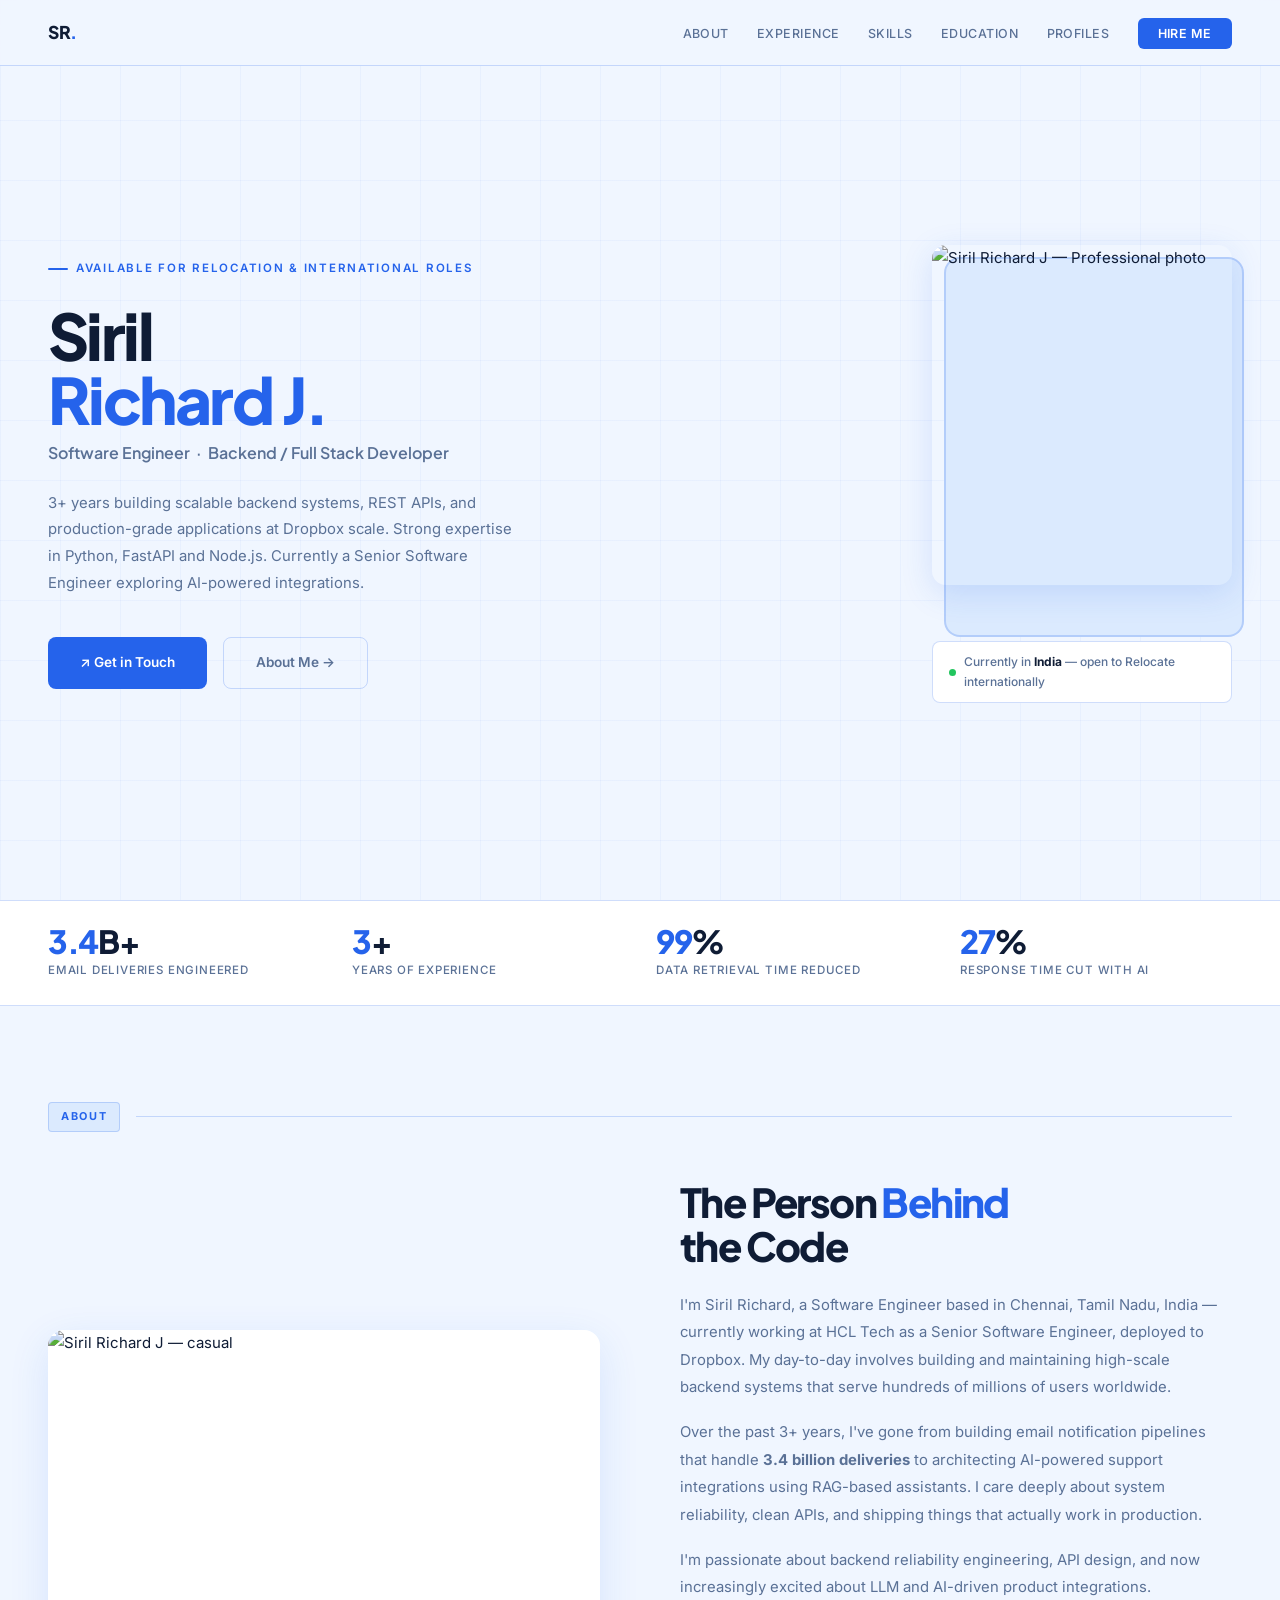
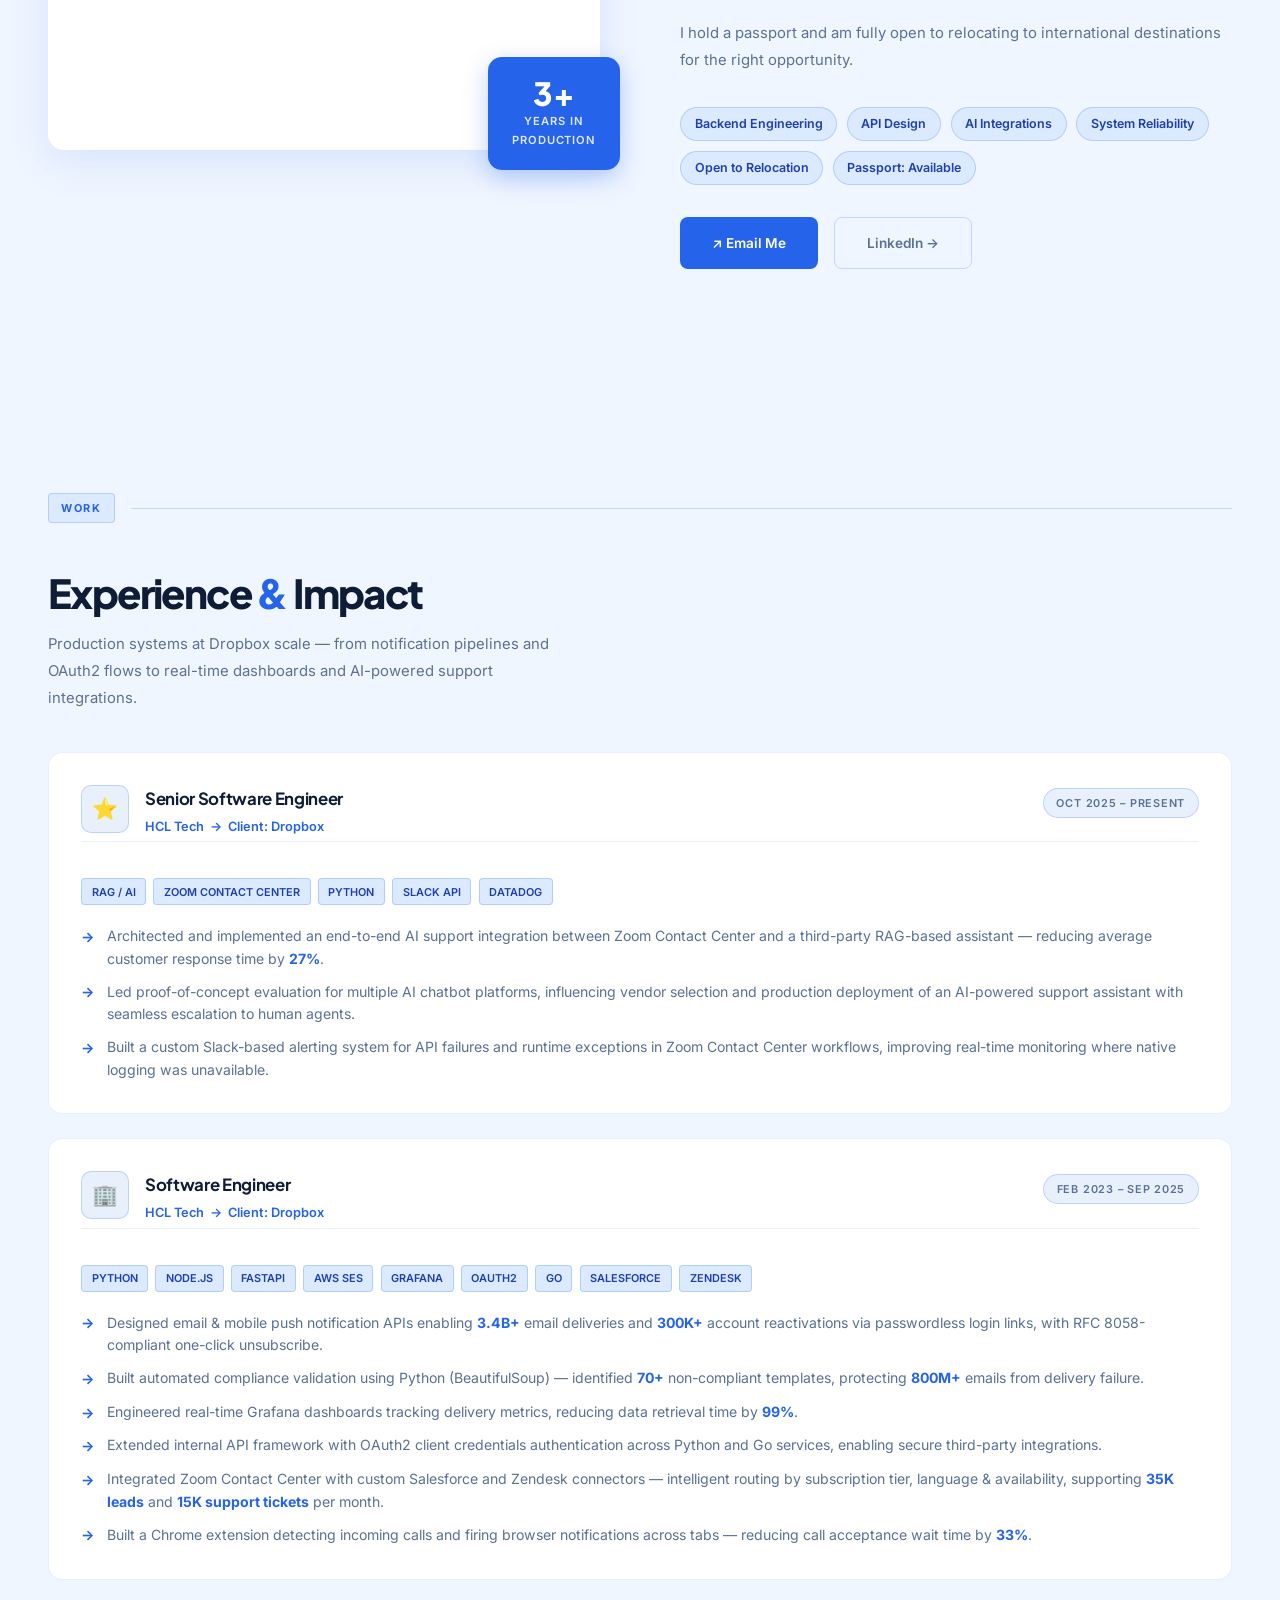
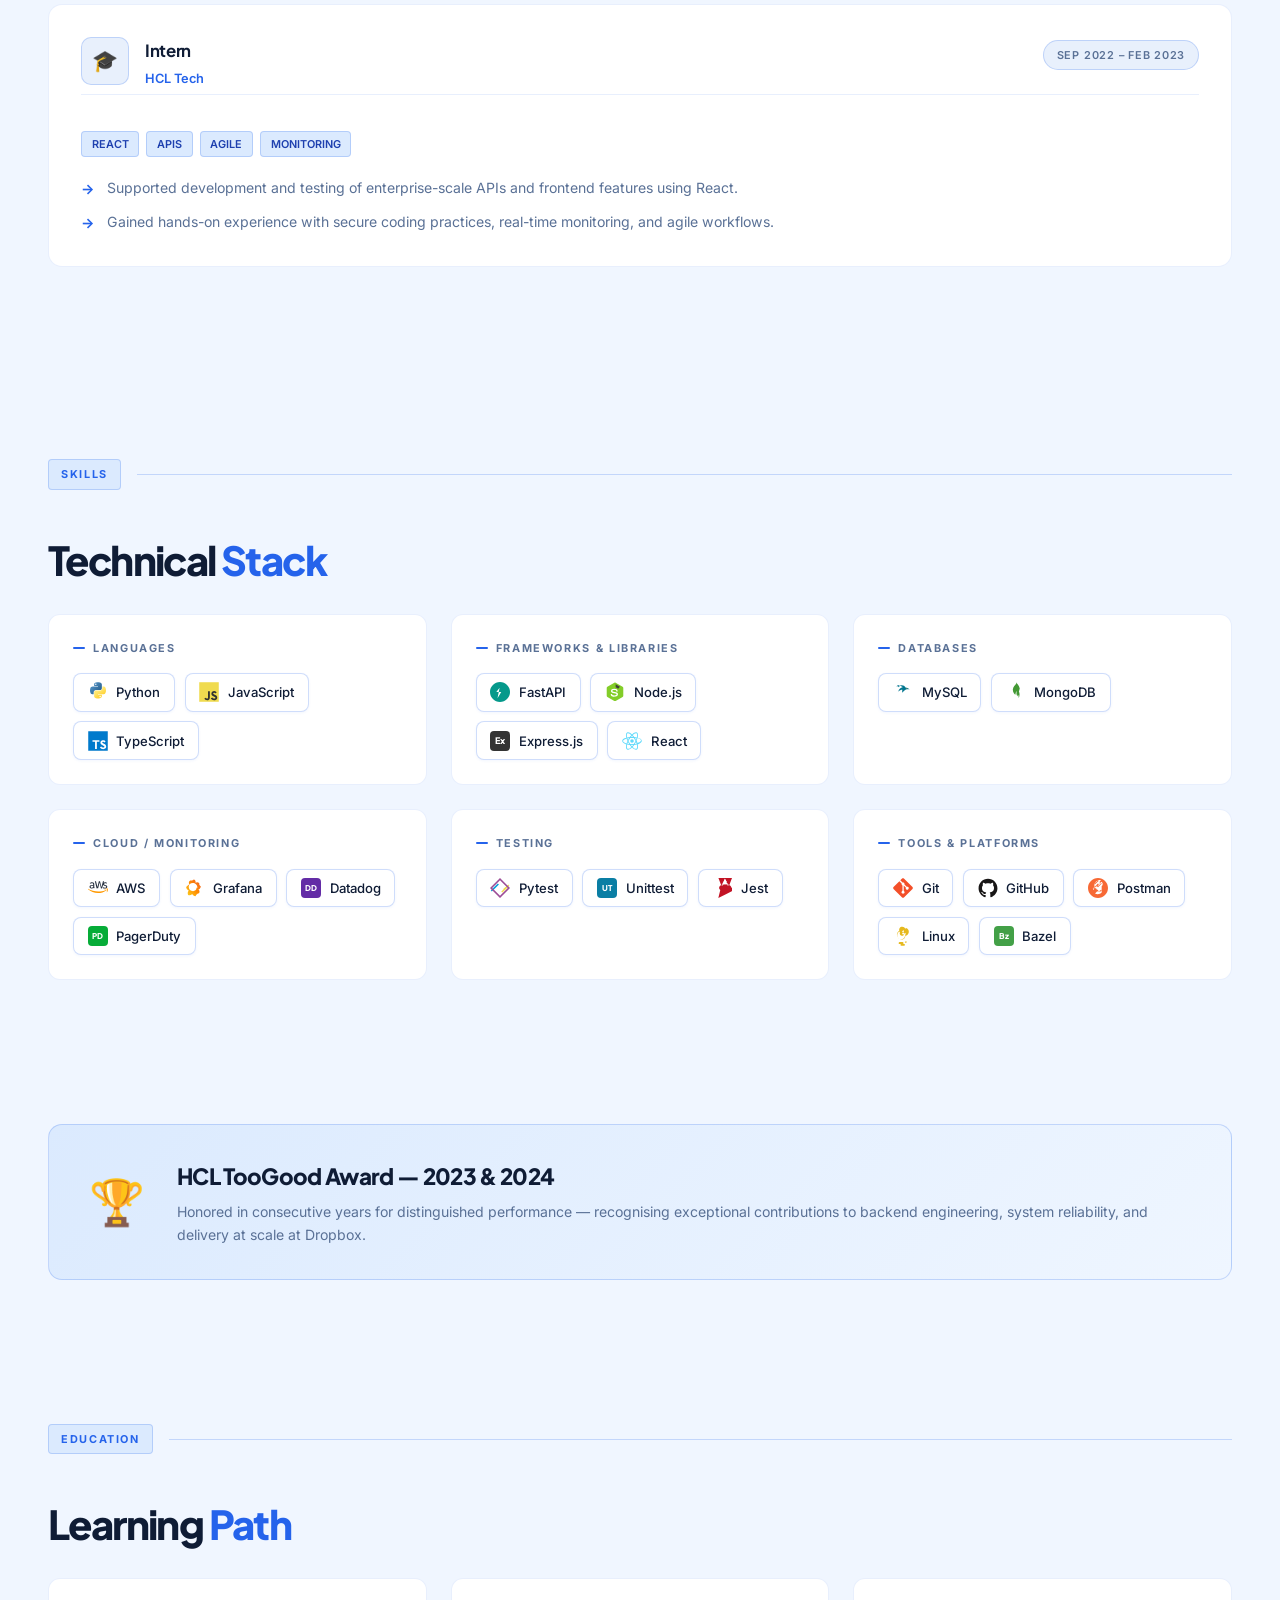
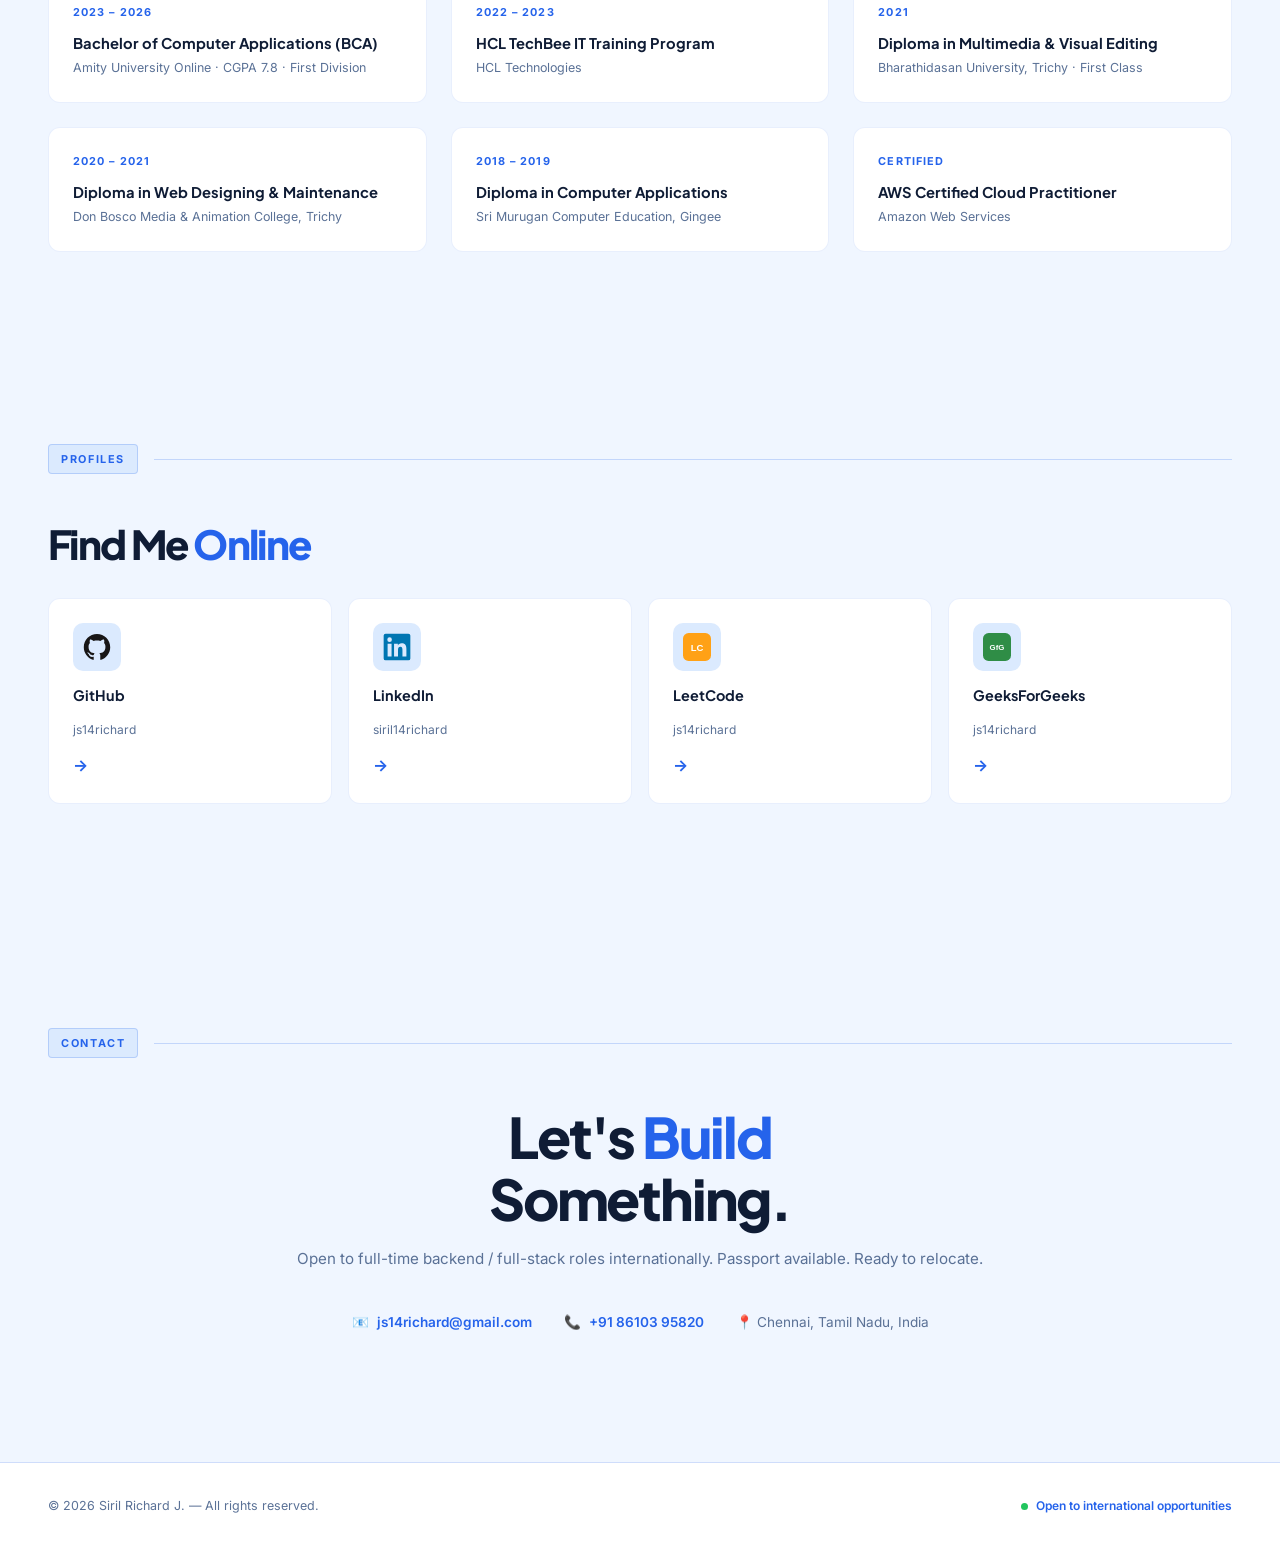
==== index.html @ 5ad2af95 "portolio site" ====
<!DOCTYPE html>
<html lang="en">

<head>
    <meta charset="UTF-8">
    <meta name="viewport" content="width=device-width, initial-scale=1.0">
    <title>Siril Richard J — Software Engineer</title>
    <link rel="preconnect" href="https://fonts.googleapis.com">
    <link
        href="https://fonts.googleapis.com/css2?family=Plus+Jakarta+Sans:wght@400;500;600;700;800&family=Inter:wght@400;500;600&display=swap"
        rel="stylesheet">
    <style>
        *,
        *::before,
        *::after {
            box-sizing: border-box;
            margin: 0;
            padding: 0;
        }

        :root {
            --bg: #f0f6ff;
            --surface: #ffffff;
            --surface2: #e8f0fc;
            --border: rgba(37, 99, 235, 0.1);
            --border2: rgba(37, 99, 235, 0.22);
            --text: #0f1c35;
            --muted: #5a7196;
            --accent: #2563eb;
            --accent-light: #dbeafe;
            --accent2: #1e40af;
            --font-display: 'Plus Jakarta Sans', sans-serif;
            --font-body: 'Inter', sans-serif;
        }

        html {
            scroll-behavior: smooth;
        }

        body {
            background: var(--bg);
            color: var(--text);
            font-family: var(--font-body);
            font-size: 15px;
            line-height: 1.7;
            overflow-x: hidden;
        }

        body::before {
            content: '';
            position: fixed;
            inset: 0;
            background-image: linear-gradient(rgba(37, 99, 235, 0.04) 1px, transparent 1px), linear-gradient(90deg, rgba(37, 99, 235, 0.04) 1px, transparent 1px);
            background-size: 60px 60px;
            pointer-events: none;
            z-index: 0;
        }

        /* NAV */
        nav {
            position: fixed;
            top: 0;
            left: 0;
            right: 0;
            z-index: 100;
            display: flex;
            justify-content: space-between;
            align-items: center;
            padding: 1.1rem 3rem;
            border-bottom: 1px solid var(--border2);
            background: rgba(240, 246, 255, 0.93);
            backdrop-filter: blur(14px);
        }

        .nav-logo {
            font-family: var(--font-display);
            font-weight: 800;
            font-size: 1.1rem;
            letter-spacing: -0.02em;
            color: var(--text);
            text-decoration: none;
        }

        .nav-logo span {
            color: var(--accent);
        }

        .nav-links {
            display: flex;
            gap: 1.75rem;
            list-style: none;
            align-items: center;
        }

        .nav-links a {
            color: var(--muted);
            text-decoration: none;
            font-size: 0.78rem;
            font-weight: 500;
            letter-spacing: 0.04em;
            text-transform: uppercase;
            transition: color 0.2s;
        }

        .nav-links a:hover {
            color: var(--accent);
        }

        .nav-cta {
            background: var(--accent) !important;
            color: #fff !important;
            padding: 0.5rem 1.25rem;
            border-radius: 6px;
            font-weight: 600 !important;
        }

        section {
            position: relative;
            z-index: 1;
        }

        /* HERO */
        .hero {
            min-height: 100vh;
            display: grid;
            grid-template-columns: 1fr 1fr;
            align-items: center;
            padding: 7rem 3rem 4rem;
            gap: 4rem;
            max-width: 1300px;
            margin: 0 auto;
        }

        .hero-label {
            font-size: 0.72rem;
            letter-spacing: 0.15em;
            text-transform: uppercase;
            color: var(--accent);
            font-weight: 600;
            display: flex;
            align-items: center;
            gap: 0.5rem;
            margin-bottom: 1.5rem;
        }

        .hero-label::before {
            content: '';
            display: inline-block;
            width: 20px;
            height: 2px;
            background: var(--accent);
            border-radius: 2px;
        }

        h1 {
            font-family: var(--font-display);
            font-size: clamp(3rem, 5vw, 5rem);
            font-weight: 800;
            letter-spacing: -0.04em;
            line-height: 1;
            margin-bottom: 0.5rem;
            color: var(--text);
        }

        h1 .accent-line {
            color: var(--accent);
            display: block;
        }

        .hero-sub {
            font-family: var(--font-display);
            font-size: 1rem;
            font-weight: 600;
            color: var(--muted);
            margin-bottom: 1.5rem;
        }

        .hero-desc {
            color: var(--muted);
            font-size: 0.93rem;
            line-height: 1.8;
            max-width: 480px;
            margin-bottom: 2.5rem;
        }

        .hero-actions {
            display: flex;
            gap: 1rem;
            flex-wrap: wrap;
        }

        .btn-primary {
            background: var(--accent);
            color: #fff;
            padding: 0.85rem 2rem;
            border-radius: 8px;
            text-decoration: none;
            font-size: 0.85rem;
            font-weight: 600;
            transition: all 0.2s;
            display: inline-flex;
            align-items: center;
            gap: 0.5rem;
        }

        .btn-primary:hover {
            background: var(--accent2);
            transform: translateY(-1px);
        }

        .btn-ghost {
            border: 1.5px solid var(--border2);
            color: var(--muted);
            padding: 0.85rem 2rem;
            border-radius: 8px;
            text-decoration: none;
            font-size: 0.85rem;
            font-weight: 600;
            transition: all 0.2s;
            display: inline-flex;
            align-items: center;
            gap: 0.5rem;
        }

        .btn-ghost:hover {
            border-color: var(--accent);
            color: var(--accent);
        }

        /* HERO VISUAL */
        .hero-visual {
            display: flex;
            flex-direction: column;
            align-items: flex-end;
            gap: 1rem;
        }

        .photo-stack {
            position: relative;
            width: 300px;
            height: 380px;
        }

        .photo-stack .photo-back {
            position: absolute;
            top: 12px;
            left: 12px;
            right: -12px;
            bottom: -12px;
            border-radius: 16px;
            background: var(--accent-light);
            border: 2px solid var(--border2);
        }

        .photo-stack .photo-front {
            position: relative;
            z-index: 2;
            width: 100%;
            height: 340px;
            border-radius: 14px;
            overflow: hidden;
            box-shadow: 0 8px 32px rgba(37, 99, 235, 0.15);
        }

        .photo-stack .photo-front img {
            width: 100%;
            height: 100%;
            object-fit: cover;
            object-position: top center;
            display: block;
        }

        .photo-thumb {
            position: absolute;
            bottom: 0;
            right: -16px;
            z-index: 3;
            width: 88px;
            height: 88px;
            border-radius: 12px;
            overflow: hidden;
            border: 3px solid #fff;
            box-shadow: 0 4px 16px rgba(37, 99, 235, 0.2);
        }

        .photo-thumb img {
            width: 100%;
            height: 100%;
            object-fit: cover;
            object-position: top;
        }

        .location-badge {
            background: var(--surface);
            border: 1.5px solid var(--border2);
            border-radius: 8px;
            padding: 0.6rem 1rem;
            font-size: 0.75rem;
            display: flex;
            align-items: center;
            gap: 0.5rem;
            color: var(--muted);
            width: 300px;
            font-weight: 500;
        }

        .location-badge .dot {
            width: 7px;
            height: 7px;
            border-radius: 50%;
            background: #22c55e;
            animation: pulse 2s infinite;
            flex-shrink: 0;
        }

        .location-badge strong {
            color: var(--text);
        }

        @keyframes pulse {

            0%,
            100% {
                opacity: 1;
                transform: scale(1)
            }

            50% {
                opacity: 0.5;
                transform: scale(0.8)
            }
        }

        /* STATS */
        .stats-strip {
            border-top: 1px solid var(--border2);
            border-bottom: 1px solid var(--border2);
            background: var(--surface);
            padding: 1.5rem 3rem;
            display: grid;
            grid-template-columns: repeat(4, 1fr);
            gap: 2rem;
            max-width: 1300px;
            margin: 0 auto;
        }

        .stat-item {
            display: flex;
            flex-direction: column;
            gap: 0.25rem;
        }

        .stat-num {
            font-family: var(--font-display);
            font-size: 2rem;
            font-weight: 800;
            letter-spacing: -0.04em;
            color: var(--text);
            line-height: 1;
        }

        .stat-num span {
            color: var(--accent);
        }

        .stat-label {
            font-size: 0.72rem;
            font-weight: 500;
            letter-spacing: 0.07em;
            text-transform: uppercase;
            color: var(--muted);
        }

        /* SECTION HEADER */
        .section-header {
            display: flex;
            align-items: center;
            gap: 1rem;
            margin-bottom: 3rem;
        }

        .section-tag {
            font-size: 0.68rem;
            font-weight: 700;
            letter-spacing: 0.15em;
            text-transform: uppercase;
            color: var(--accent);
            border: 1.5px solid var(--border2);
            background: var(--accent-light);
            padding: 0.3rem 0.75rem;
            border-radius: 4px;
        }

        .section-line {
            flex: 1;
            height: 1px;
            background: var(--border2);
        }

        h2 {
            font-family: var(--font-display);
            font-size: 2.5rem;
            font-weight: 800;
            letter-spacing: -0.04em;
            color: var(--text);
            line-height: 1.1;
            margin-bottom: 1rem;
        }

        h2 em {
            font-style: normal;
            color: var(--accent);
        }

        /* ABOUT */
        .about {
            padding: 6rem 3rem;
            max-width: 1300px;
            margin: 0 auto;
        }

        .about-grid {
            display: grid;
            grid-template-columns: 1fr 1fr;
            gap: 5rem;
            align-items: center;
        }

        .about-image-wrap {
            position: relative;
        }

        .about-image-main {
            width: 100%;
            height: 420px;
            border-radius: 16px;
            overflow: hidden;
            box-shadow: 0 12px 40px rgba(37, 99, 235, 0.12);
        }

        .about-image-main img {
            width: 100%;
            height: 100%;
            object-fit: cover;
            object-position: top center;
            object-fit: contain;
            background: #fff;
            display: block;
        }

        .about-image-badge {
            position: absolute;
            bottom: -20px;
            right: -20px;
            background: var(--accent);
            color: #fff;
            border-radius: 14px;
            padding: 1.25rem 1.5rem;
            box-shadow: 0 8px 24px rgba(37, 99, 235, 0.3);
            text-align: center;
        }

        .about-image-badge .big {
            font-family: var(--font-display);
            font-size: 2rem;
            font-weight: 800;
            line-height: 1;
        }

        .about-image-badge .small {
            font-size: 0.7rem;
            font-weight: 600;
            letter-spacing: 0.08em;
            text-transform: uppercase;
            opacity: 0.85;
            margin-top: 0.2rem;
        }

        .about-content {
            padding-bottom: 2rem;
        }

        .about-content h2 {
            margin-bottom: 1.5rem;
        }

        .about-content p {
            color: var(--muted);
            font-size: 0.93rem;
            line-height: 1.85;
            margin-bottom: 1.1rem;
        }

        .about-content p:last-of-type {
            margin-bottom: 2rem;
        }

        .about-pills {
            display: flex;
            flex-wrap: wrap;
            gap: 0.6rem;
            margin-bottom: 2rem;
        }

        .about-pill {
            background: var(--accent-light);
            border: 1.5px solid var(--border2);
            color: var(--accent2);
            font-size: 0.78rem;
            font-weight: 600;
            padding: 0.35rem 0.85rem;
            border-radius: 20px;
        }

        .about-links {
            display: flex;
            gap: 1rem;
            flex-wrap: wrap;
        }

        /* EXPERIENCE */
        .experience {
            padding: 6rem 3rem;
            max-width: 1300px;
            margin: 0 auto;
        }

        .exp-header-row {
            display: flex;
            align-items: flex-start;
            gap: 2rem;
            margin-bottom: 2.5rem;
        }

        .exp-header-text p {
            color: var(--muted);
            font-size: 0.93rem;
            line-height: 1.8;
            margin-top: 0.75rem;
            max-width: 520px;
        }

        .exp-cards {
            display: flex;
            flex-direction: column;
            gap: 1.5rem;
        }

        .exp-card {
            background: var(--surface);
            border: 1.5px solid var(--border);
            border-radius: 14px;
            padding: 2rem;
            transition: border-color 0.2s, box-shadow 0.2s;
        }

        .exp-card:hover {
            border-color: var(--accent);
            box-shadow: 0 4px 24px rgba(37, 99, 235, 0.09);
        }

        .exp-card-header {
            display: grid;
            grid-template-columns: 48px 1fr auto;
            gap: 0 1rem;
            align-items: start;
            margin-bottom: 1.25rem;
        }

        .exp-logo {
            width: 48px;
            height: 48px;
            border-radius: 10px;
            background: var(--surface2);
            border: 1px solid var(--border2);
            display: flex;
            align-items: center;
            justify-content: center;
            flex-shrink: 0;
            font-size: 1.3rem;
        }

        .exp-info {
            display: flex;
            flex-direction: column;
            gap: 0.15rem;
        }

        .exp-role {
            font-family: var(--font-display);
            font-size: 1.05rem;
            font-weight: 700;
            letter-spacing: -0.02em;
            color: var(--text);
        }

        .exp-company {
            color: var(--accent);
            font-size: 0.8rem;
            font-weight: 600;
        }

        .exp-period {
            font-size: 0.68rem;
            font-weight: 600;
            letter-spacing: 0.07em;
            text-transform: uppercase;
            color: var(--muted);
            background: var(--surface2);
            border: 1px solid var(--border2);
            padding: 0.3rem 0.8rem;
            border-radius: 20px;
            white-space: nowrap;
            height: fit-content;
            margin-top: 0.2rem;
        }

        .exp-divider {
            grid-column: 1 / -1;
            height: 1px;
            background: var(--border);
            margin: 0.25rem 0 1rem;
        }

        .exp-tags {
            display: flex;
            flex-wrap: wrap;
            gap: 0.45rem;
            margin-bottom: 1.25rem;
        }

        .exp-tag {
            font-size: 0.68rem;
            font-weight: 600;
            background: var(--accent-light);
            border: 1px solid var(--border2);
            padding: 0.2rem 0.6rem;
            border-radius: 4px;
            color: var(--accent2);
            text-transform: uppercase;
        }

        .exp-highlights {
            list-style: none;
            display: flex;
            flex-direction: column;
            gap: 0.65rem;
        }

        .exp-highlights li {
            display: grid;
            grid-template-columns: 16px 1fr;
            gap: 0.6rem;
            font-size: 0.88rem;
            color: var(--muted);
            line-height: 1.6;
        }

        .exp-highlights li .bullet {
            color: var(--accent);
            font-weight: 700;
            margin-top: 0.05rem;
        }

        .highlight-num {
            color: var(--accent);
            font-weight: 700;
        }

        /* SKILLS */
        .skills-section {
            padding: 6rem 3rem;
            max-width: 1300px;
            margin: 0 auto;
        }

        .skills-grid {
            display: grid;
            grid-template-columns: repeat(3, 1fr);
            gap: 1.5rem;
        }

        .skill-group {
            background: var(--surface);
            border: 1.5px solid var(--border);
            border-radius: 12px;
            padding: 1.5rem;
            transition: border-color 0.2s, box-shadow 0.2s;
        }

        .skill-group:hover {
            border-color: var(--accent);
            box-shadow: 0 4px 20px rgba(37, 99, 235, 0.08);
        }

        .skill-group-label {
            font-size: 0.68rem;
            font-weight: 700;
            letter-spacing: 0.15em;
            text-transform: uppercase;
            color: var(--muted);
            margin-bottom: 1rem;
            display: flex;
            align-items: center;
            gap: 0.5rem;
        }

        .skill-group-label::before {
            content: '';
            width: 12px;
            height: 2px;
            background: var(--accent);
            display: inline-block;
            border-radius: 2px;
        }

        .skill-pills {
            display: flex;
            flex-wrap: wrap;
            gap: 0.6rem;
        }

        .skill-pill {
            background: #fff;
            border: 1.5px solid var(--border2);
            padding: 0.45rem 0.85rem;
            border-radius: 8px;
            font-size: 0.82rem;
            font-weight: 500;
            color: var(--text);
            transition: all 0.2s;
            display: inline-flex;
            align-items: center;
            gap: 0.55rem;
            box-shadow: 0 1px 3px rgba(37, 99, 235, 0.06);
        }

        .skill-pill:hover {
            border-color: var(--accent);
            color: var(--accent);
            background: var(--accent-light);
        }

        .skill-pill svg,
        .skill-pill img {
            width: 20px;
            height: 20px;
            flex-shrink: 0;
            display: block;
        }

        .logo-badge {
            width: 20px;
            height: 20px;
            border-radius: 4px;
            display: inline-flex;
            align-items: center;
            justify-content: center;
            flex-shrink: 0;
            font-size: 8px;
            font-weight: 800;
            font-family: var(--font-display);
            color: #fff;
            line-height: 1;
        }

        /* AWARD */
        .awards {
            padding: 3rem 3rem;
            max-width: 1300px;
            margin: 0 auto;
        }

        .award-card {
            background: linear-gradient(135deg, #dbeafe 0%, #eff6ff 100%);
            border: 1.5px solid var(--border2);
            border-radius: 14px;
            padding: 2rem 2.5rem;
            display: flex;
            align-items: center;
            gap: 2rem;
        }

        .award-icon {
            font-size: 2.8rem;
            flex-shrink: 0;
        }

        .award-title {
            font-family: var(--font-display);
            font-size: 1.4rem;
            font-weight: 800;
            letter-spacing: -0.03em;
            color: var(--text);
            margin-bottom: 0.25rem;
        }

        .award-desc {
            color: var(--muted);
            font-size: 0.88rem;
        }

        /* EDUCATION */
        .education {
            padding: 6rem 3rem;
            max-width: 1300px;
            margin: 0 auto;
        }

        .edu-grid {
            display: grid;
            grid-template-columns: repeat(3, 1fr);
            gap: 1.5rem;
        }

        .edu-card {
            background: var(--surface);
            border: 1.5px solid var(--border);
            border-radius: 12px;
            padding: 1.5rem;
            transition: border-color 0.2s;
        }

        .edu-card:hover {
            border-color: var(--accent);
        }

        .edu-year {
            font-size: 0.68rem;
            font-weight: 700;
            letter-spacing: 0.1em;
            text-transform: uppercase;
            color: var(--accent);
            margin-bottom: 0.75rem;
        }

        .edu-degree {
            font-family: var(--font-display);
            font-size: 0.92rem;
            font-weight: 700;
            color: var(--text);
            margin-bottom: 0.25rem;
            line-height: 1.3;
        }

        .edu-inst {
            font-size: 0.78rem;
            color: var(--muted);
        }

        /* PROFILES */
        .profiles {
            padding: 6rem 3rem;
            max-width: 1300px;
            margin: 0 auto;
        }

        .profiles-grid {
            display: grid;
            grid-template-columns: repeat(4, 1fr);
            gap: 1rem;
        }

        .profile-card {
            background: var(--surface);
            border: 1.5px solid var(--border);
            border-radius: 12px;
            padding: 1.5rem;
            text-decoration: none;
            display: flex;
            flex-direction: column;
            gap: 0.75rem;
            transition: all 0.2s;
        }

        .profile-card:hover {
            border-color: var(--accent);
            transform: translateY(-3px);
            box-shadow: 0 8px 24px rgba(37, 99, 235, 0.1);
        }

        .profile-icon {
            width: 48px;
            height: 48px;
            display: flex;
            align-items: center;
            justify-content: center;
            background: var(--accent-light);
            border-radius: 10px;
        }

        .profile-icon svg {
            width: 28px;
            height: 28px;
        }

        .profile-name {
            font-family: var(--font-display);
            font-size: 0.9rem;
            font-weight: 700;
            color: var(--text);
        }

        .profile-handle {
            font-size: 0.75rem;
            color: var(--muted);
        }

        .profile-arrow {
            margin-top: auto;
            color: var(--accent);
            font-size: 1rem;
            font-weight: 700;
            transition: transform 0.2s;
        }

        .profile-card:hover .profile-arrow {
            transform: translateX(4px);
        }

        /* CONTACT */
        .contact-section {
            padding: 8rem 3rem;
            max-width: 1300px;
            margin: 0 auto;
            text-align: center;
        }

        .contact-section h2 {
            font-size: 3.5rem;
            margin-bottom: 1rem;
        }

        .contact-section>p {
            color: var(--muted);
            font-size: 0.95rem;
            margin-bottom: 2.5rem;
        }

        .contact-info {
            display: flex;
            justify-content: center;
            gap: 2rem;
            flex-wrap: wrap;
        }

        .contact-item {
            display: flex;
            align-items: center;
            gap: 0.5rem;
            color: var(--muted);
            font-size: 0.85rem;
        }

        .contact-item a {
            color: var(--accent);
            text-decoration: none;
            font-weight: 600;
        }

        .contact-item a:hover {
            text-decoration: underline;
        }

        /* FOOTER */
        footer {
            border-top: 1px solid var(--border2);
            background: var(--surface);
            padding: 2rem 3rem;
            display: flex;
            justify-content: space-between;
            align-items: center;
            max-width: 1300px;
            margin: 0 auto;
        }

        footer p {
            font-size: 0.78rem;
            color: var(--muted);
        }

        .open-badge {
            display: flex;
            align-items: center;
            gap: 0.5rem;
            font-size: 0.75rem;
            color: var(--accent);
            font-weight: 600;
        }

        .open-badge::before {
            content: '';
            width: 7px;
            height: 7px;
            border-radius: 50%;
            background: #22c55e;
            animation: pulse 2s infinite;
        }

        @keyframes fadeUp {
            from {
                opacity: 0;
                transform: translateY(20px)
            }

            to {
                opacity: 1;
                transform: translateY(0)
            }
        }

        .fade-up {
            animation: fadeUp 0.6s ease forwards;
        }

        .delay-1 {
            animation-delay: 0.1s;
            opacity: 0;
        }

        .delay-2 {
            animation-delay: 0.2s;
            opacity: 0;
        }

        .delay-3 {
            animation-delay: 0.3s;
            opacity: 0;
        }

        .delay-4 {
            animation-delay: 0.4s;
            opacity: 0;
        }

        @media (max-width: 900px) {
            nav {
                padding: 1rem 1.5rem;
            }

            .nav-links {
                display: none;
            }

            .hero {
                grid-template-columns: 1fr;
                padding: 6rem 1.5rem 3rem;
                gap: 3rem;
            }

            .hero-visual {
                align-items: flex-start;
            }

            .photo-stack {
                width: 240px;
                height: 300px;
            }

            .photo-stack .photo-front {
                height: 270px;
            }

            .location-badge {
                width: 240px;
            }

            .stats-strip {
                grid-template-columns: repeat(2, 1fr);
                padding: 1.5rem;
            }

            .about {
                padding: 4rem 1.5rem;
            }

            .about-grid {
                grid-template-columns: 1fr;
                gap: 3rem;
            }

            .about-image-main {
                height: 300px;
            }

            .about-image-badge {
                bottom: -15px;
                right: -10px;
            }

            .experience,
            .skills-section,
            .awards,
            .education,
            .profiles,
            .contact-section {
                padding: 4rem 1.5rem;
            }

            .exp-header-row {
                flex-direction: column;
                gap: 0.5rem;
                margin-bottom: 2rem;
            }

            .skills-grid,
            .edu-grid {
                grid-template-columns: 1fr 1fr;
            }

            .profiles-grid {
                grid-template-columns: 1fr 1fr;
            }

            h2 {
                font-size: 2rem;
            }
        }

        @media (max-width: 600px) {

            .skills-grid,
            .edu-grid,
            .profiles-grid {
                grid-template-columns: 1fr;
            }

            .award-card {
                flex-direction: column;
            }

            .exp-card-header {
                grid-template-columns: 40px 1fr;
            }

            .exp-period {
                grid-column: 1 / -1;
                width: fit-content;
            }
        }
    </style>
</head>

<body>

    <nav>
        <a href="#" class="nav-logo">SR<span>.</span></a>
        <ul class="nav-links">
            <li><a href="#about">About</a></li>
            <li><a href="#experience">Experience</a></li>
            <li><a href="#skills">Skills</a></li>
            <li><a href="#education">Education</a></li>
            <li><a href="#profiles">Profiles</a></li>
            <li><a href="mailto:js14richard@gmail.com" class="nav-cta">Hire Me</a></li>
        </ul>
    </nav>

    <!-- HERO -->
    <section class="hero">
        <div class="hero-left">
            <div class="hero-label fade-up">Available for Relocation &amp; International roles</div>
            <h1 class="fade-up delay-1">Siril<span class="accent-line">Richard J.</span></h1>
            <p class="hero-sub fade-up delay-2">Software Engineer &nbsp;·&nbsp; Backend / Full Stack Developer</p>
            <p class="hero-desc fade-up delay-3">
                3+ years building scalable backend systems, REST APIs, and production-grade applications at Dropbox
                scale. Strong expertise in Python, FastAPI and Node.js. Currently a Senior Software Engineer exploring
                AI-powered integrations.
            </p>
            <div class="hero-actions fade-up delay-4">
                <a href="https://www.linkedin.com/in/siril14richard/" target="_blank" class="btn-primary">↗ Get in
                    Touch</a>
                <a href="#about" class="btn-ghost">About Me →</a>
            </div>
        </div>
        <div class="hero-visual">
            <div class="photo-stack">
                <div class="photo-back"></div>
                <div class="photo-front">
                    <img src="https://res.cloudinary.com/js14richardcloud/image/upload/v1779554241/Siril-Professional_bec5ag.jpg"
                        alt="Siril Richard J — Professional photo">
                </div>
            </div>
            <div class="location-badge">
                <span class="dot"></span>
                <span>Currently in <strong>India</strong> — open to Relocate internationally</span>
            </div>
        </div>
    </section>

    <!-- STATS -->
    <div class="stats-strip">
        <div class="stat-item">
            <div class="stat-num"><span>3.4</span>B+</div>
            <div class="stat-label">Email deliveries engineered</div>
        </div>
        <div class="stat-item">
            <div class="stat-num"><span>3</span>+</div>
            <div class="stat-label">Years of experience</div>
        </div>
        <div class="stat-item">
            <div class="stat-num"><span>99</span>%</div>
            <div class="stat-label">Data retrieval time reduced</div>
        </div>
        <div class="stat-item">
            <div class="stat-num"><span>27</span>%</div>
            <div class="stat-label">Response time cut with AI</div>
        </div>
    </div>

    <!-- ABOUT -->
    <section class="about" id="about">
        <div class="section-header">
            <span class="section-tag">About</span>
            <div class="section-line"></div>
        </div>
        <div class="about-grid">
            <div class="about-image-wrap">
                <div class="about-image-main">
                    <img src="https://res.cloudinary.com/js14richardcloud/image/upload/v1779553632/Siril-copy-img_cye4cm.jpg"
                        alt="Siril Richard J — casual">
                </div>
                <div class="about-image-badge">
                    <div class="big">3+</div>
                    <div class="small">Years in<br>Production</div>
                </div>
            </div>
            <div class="about-content">
                <h2>The Person <em>Behind</em><br>the Code</h2>
                <p>
                    I'm Siril Richard, a Software Engineer based in Chennai, Tamil Nadu, India — currently working at
                    HCL Tech as a Senior Software Engineer, deployed to Dropbox. My day-to-day involves building and
                    maintaining high-scale backend systems that serve hundreds of millions of users worldwide.
                </p>
                <p>
                    Over the past 3+ years, I've gone from building email notification pipelines that handle <strong>3.4
                        billion deliveries</strong> to architecting AI-powered support integrations using RAG-based
                    assistants. I care deeply about system reliability, clean APIs, and shipping things that actually
                    work in production.
                </p>
                <p>
                    I'm passionate about backend reliability engineering, API design, and now increasingly excited about
                    LLM and AI-driven product integrations.
                </p>
                <p>
                    I hold a passport and am fully open to relocating to
                    international destinations for the right opportunity.
                </p>
                <div class="about-pills">
                    <span class="about-pill">Backend Engineering</span>
                    <span class="about-pill">API Design</span>
                    <span class="about-pill">AI Integrations</span>
                    <span class="about-pill">System Reliability</span>
                    <span class="about-pill">Open to Relocation</span>
                    <span class="about-pill">Passport: Available</span>
                </div>
                <div class="about-links">
                    <a href="mailto:js14richard@gmail.com" class="btn-primary">↗ Email Me</a>
                    <a href="https://www.linkedin.com/in/siril14richard/" target="_blank" rel="noopener"
                        class="btn-ghost">LinkedIn →</a>
                </div>
            </div>
        </div>
    </section>

    <!-- EXPERIENCE -->
    <section class="experience" id="experience">
        <div class="section-header">
            <span class="section-tag">Work</span>
            <div class="section-line"></div>
        </div>
        <div class="exp-header-row">
            <div class="exp-header-text">
                <h2>Experience <em>&amp;</em> Impact</h2>
                <p>Production systems at Dropbox scale — from notification pipelines and OAuth2 flows to real-time
                    dashboards and AI-powered support integrations.</p>
            </div>
        </div>
        <div class="exp-cards">

            <div class="exp-card">
                <div class="exp-card-header">
                    <div class="exp-logo">⭐</div>
                    <div class="exp-info">
                        <div class="exp-role">Senior Software Engineer</div>
                        <div class="exp-company">HCL Tech &nbsp;→&nbsp; Client: Dropbox</div>
                    </div>
                    <div class="exp-period">Oct 2025 – Present</div>
                    <div class="exp-divider"></div>
                </div>
                <div class="exp-tags">
                    <span class="exp-tag">RAG / AI</span><span class="exp-tag">Zoom Contact Center</span>
                    <span class="exp-tag">Python</span><span class="exp-tag">Slack API</span><span
                        class="exp-tag">Datadog</span>
                </div>
                <ul class="exp-highlights">
                    <li><span class="bullet">→</span><span>Architected and implemented an end-to-end AI support
                            integration between Zoom Contact Center and a third-party RAG-based assistant — reducing
                            average customer response time by <span class="highlight-num">27%</span>.</span></li>
                    <li><span class="bullet">→</span><span>Led proof-of-concept evaluation for multiple AI chatbot
                            platforms, influencing vendor selection and production deployment of an AI-powered support
                            assistant with seamless escalation to human agents.</span></li>
                    <li><span class="bullet">→</span><span>Built a custom Slack-based alerting system for API failures
                            and runtime exceptions in Zoom Contact Center workflows, improving real-time monitoring
                            where native logging was unavailable.</span></li>
                </ul>
            </div>

            <div class="exp-card">
                <div class="exp-card-header">
                    <div class="exp-logo">🏢</div>
                    <div class="exp-info">
                        <div class="exp-role">Software Engineer</div>
                        <div class="exp-company">HCL Tech &nbsp;→&nbsp; Client: Dropbox</div>
                    </div>
                    <div class="exp-period">Feb 2023 – Sep 2025</div>
                    <div class="exp-divider"></div>
                </div>
                <div class="exp-tags">
                    <span class="exp-tag">Python</span><span class="exp-tag">Node.js</span><span
                        class="exp-tag">FastAPI</span>
                    <span class="exp-tag">AWS SES</span><span class="exp-tag">Grafana</span><span
                        class="exp-tag">OAuth2</span>
                    <span class="exp-tag">Go</span><span class="exp-tag">Salesforce</span><span
                        class="exp-tag">Zendesk</span>
                </div>
                <ul class="exp-highlights">
                    <li><span class="bullet">→</span><span>Designed email &amp; mobile push notification APIs enabling
                            <span class="highlight-num">3.4B+</span> email deliveries and <span
                                class="highlight-num">300K+</span> account reactivations via passwordless login links,
                            with RFC 8058-compliant one-click unsubscribe.</span></li>
                    <li><span class="bullet">→</span><span>Built automated compliance validation using Python
                            (BeautifulSoup) — identified <span class="highlight-num">70+</span> non-compliant templates,
                            protecting <span class="highlight-num">800M+</span> emails from delivery failure.</span>
                    </li>
                    <li><span class="bullet">→</span><span>Engineered real-time Grafana dashboards tracking delivery
                            metrics, reducing data retrieval time by <span class="highlight-num">99%</span>.</span></li>
                    <li><span class="bullet">→</span><span>Extended internal API framework with OAuth2 client
                            credentials authentication across Python and Go services, enabling secure third-party
                            integrations.</span></li>
                    <li><span class="bullet">→</span><span>Integrated Zoom Contact Center with custom Salesforce and
                            Zendesk connectors — intelligent routing by subscription tier, language &amp; availability,
                            supporting <span class="highlight-num">35K leads</span> and <span class="highlight-num">15K
                                support tickets</span> per month.</span></li>
                    <li><span class="bullet">→</span><span>Built a Chrome extension detecting incoming calls and firing
                            browser notifications across tabs — reducing call acceptance wait time by <span
                                class="highlight-num">33%</span>.</span></li>
                </ul>
            </div>

            <div class="exp-card">
                <div class="exp-card-header">
                    <div class="exp-logo">🎓</div>
                    <div class="exp-info">
                        <div class="exp-role">Intern</div>
                        <div class="exp-company">HCL Tech</div>
                    </div>
                    <div class="exp-period">Sep 2022 – Feb 2023</div>
                    <div class="exp-divider"></div>
                </div>
                <div class="exp-tags">
                    <span class="exp-tag">React</span><span class="exp-tag">APIs</span><span
                        class="exp-tag">Agile</span><span class="exp-tag">Monitoring</span>
                </div>
                <ul class="exp-highlights">
                    <li><span class="bullet">→</span><span>Supported development and testing of enterprise-scale APIs
                            and frontend features using React.</span></li>
                    <li><span class="bullet">→</span><span>Gained hands-on experience with secure coding practices,
                            real-time monitoring, and agile workflows.</span></li>
                </ul>
            </div>

        </div>
    </section>

    <!-- SKILLS — all logos are inline SVG, no CDN dependency -->
    <section class="skills-section" id="skills">
        <div class="section-header">
            <span class="section-tag">Skills</span>
            <div class="section-line"></div>
        </div>
        <h2 style="margin-bottom:2rem;">Technical <em>Stack</em></h2>
        <div class="skills-grid">

            <div class="skill-group">
                <div class="skill-group-label">Languages</div>
                <div class="skill-pills">
                    <!-- Python -->
                    <span class="skill-pill">
                        <svg viewBox="0 0 128 128" xmlns="http://www.w3.org/2000/svg">
                            <linearGradient id="py1" x1="70.252" y1="1237.476" x2="168.14" y2="1151.089"
                                gradientUnits="userSpaceOnUse"
                                gradientTransform="matrix(.563 0 0 -.568 -29.215 707.817)">
                                <stop offset="0" stop-color="#5A9FD4" />
                                <stop offset="1" stop-color="#306998" />
                            </linearGradient>
                            <linearGradient id="py2" x1="209.474" y1="1098.811" x2="173.62" y2="1149.537"
                                gradientUnits="userSpaceOnUse"
                                gradientTransform="matrix(.563 0 0 -.568 -29.215 707.817)">
                                <stop offset="0" stop-color="#FFD43B" />
                                <stop offset="1" stop-color="#FFE873" />
                            </linearGradient>
                            <path
                                d="M63.391 1.988c-4.222.02-8.252.379-11.8 1.007-10.45 1.846-12.346 5.71-12.346 12.837v9.411h24.693v3.137H29.977c-7.176 0-13.46 4.313-15.426 12.521-2.268 9.405-2.368 15.275 0 25.096 1.755 7.311 5.947 12.519 13.124 12.519h8.491V67.234c0-8.151 7.051-15.34 15.426-15.34h24.665c6.866 0 12.346-5.654 12.346-12.548V15.833c0-6.693-5.646-11.72-12.346-12.837-4.244-.706-8.645-1.027-12.866-1.008zM50.037 9.557c2.55 0 4.634 2.117 4.634 4.721 0 2.593-2.083 4.69-4.634 4.69-2.56 0-4.633-2.097-4.633-4.69-.001-2.604 2.073-4.721 4.633-4.721z"
                                fill="url(#py1)" />
                            <path
                                d="M91.682 28.38v10.966c0 8.5-7.208 15.655-15.426 15.655H51.591c-6.756 0-12.346 5.783-12.346 12.549v23.515c0 6.691 5.818 10.628 12.346 12.547 7.816 2.297 15.312 2.713 24.665 0 6.216-1.801 12.346-5.423 12.346-12.547v-9.412H63.938v-3.138h37.012c7.176 0 9.852-5.005 12.348-12.519 2.578-7.735 2.467-15.174 0-25.096-1.774-7.145-5.161-12.521-12.348-12.521h-9.268zM77.809 87.927c2.561 0 4.634 2.097 4.634 4.692 0 2.602-2.074 4.719-4.634 4.719-2.55 0-4.633-2.117-4.633-4.719 0-2.595 2.083-4.692 4.633-4.692z"
                                fill="url(#py2)" />
                        </svg>
                        Python
                    </span>
                    <!-- JavaScript -->
                    <span class="skill-pill">
                        <svg viewBox="0 0 128 128" xmlns="http://www.w3.org/2000/svg">
                            <path fill="#F0DB4F" d="M1.408 1.408h125.184v125.185H1.408z" />
                            <path fill="#323330"
                                d="M116.347 96.736c-.917-5.711-4.641-10.508-15.672-14.981-3.832-1.761-8.104-3.022-9.377-5.926-.452-1.69-.512-2.642-.226-3.665.821-3.32 4.784-4.355 7.925-3.403 2.023.678 3.938 2.237 5.093 4.724 5.402-3.498 5.391-3.475 9.163-5.879-1.381-2.141-2.118-3.129-3.022-4.045-3.249-3.629-7.676-5.498-14.756-5.355l-3.688.477c-3.534.893-6.902 2.748-8.877 5.235-5.926 6.724-4.236 18.492 2.975 23.335 7.104 5.332 17.54 6.545 18.873 11.531 1.297 6.104-4.486 8.08-10.234 7.378-4.236-.881-6.592-3.034-9.139-6.949-4.688 2.713-4.688 2.713-9.508 5.485 1.143 2.499 2.344 3.63 4.26 5.795 9.068 9.198 31.76 8.746 35.83-5.176.165-.478 1.261-3.666.38-8.581zM69.462 58.943H57.753l-.048 30.272c0 6.438.333 12.34-.714 14.149-1.713 3.558-6.152 3.117-8.175 2.427-2.059-1.012-3.106-2.451-4.319-4.485-.333-.584-.583-1.036-.667-1.071l-9.52 5.83c1.583 3.249 3.915 6.069 6.902 7.901 4.462 2.678 10.459 3.499 16.731 2.059 4.082-1.189 7.604-3.652 9.448-7.401 2.666-4.915 2.094-10.864 2.07-17.444.06-10.735.001-21.468.001-32.237z" />
                        </svg>
                        JavaScript
                    </span>
                    <!-- TypeScript -->
                    <span class="skill-pill">
                        <svg viewBox="0 0 128 128" xmlns="http://www.w3.org/2000/svg">
                            <path fill="#fff" d="M22.67 47h99.67v73.67H22.67z" />
                            <path data-name="original" fill="#007acc"
                                d="M1.5 63.91v62.5h125v-125H1.5zm100.73-5a15.56 15.56 0 017.82 4.5 20.58 20.58 0 013 4c0 .16-5.4 3.81-8.69 5.85-.12.08-.6-.44-1.13-1.23a7.09 7.09 0 00-5.87-3.53c-3.79-.26-6.23 1.73-6.21 5a4.58 4.58 0 00.54 2.34c.83 1.73 2.38 2.76 7.24 4.86 8.95 3.85 12.78 6.39 15.16 10 2.66 4 3.25 10.46 1.45 15.24-2 5.2-6.9 8.73-13.83 9.9a38.32 38.32 0 01-9.52-.1 23 23 0 01-12.72-6.63c-1.15-1.27-3.39-4.58-3.25-4.82a9.34 9.34 0 011.15-.73L82 101l3.59-2.08.75 1.11a16.78 16.78 0 004.74 4.54c4 2.1 9.46 1.81 12.16-.62a5.43 5.43 0 00.69-6.92c-1-1.39-3-2.56-8.59-5-6.45-2.78-9.23-4.5-11.77-7.24a16.48 16.48 0 01-3.43-6.25 25 25 0 01-.22-8c1.33-6.23 6-10.58 12.82-11.87a31.66 31.66 0 019.49.26zm-29.34 5.24v5.12H56.66v46.23H45.15V69.26H28.88v-5a49.19 49.19 0 01.12-5.17C29.08 59 39 59 51 59h21.83z" />
                        </svg>
                        TypeScript
                    </span>
                </div>
            </div>

            <div class="skill-group">
                <div class="skill-group-label">Frameworks &amp; Libraries</div>
                <div class="skill-pills">
                    <!-- FastAPI -->
                    <span class="skill-pill">
                        <svg viewBox="0 0 128 128" xmlns="http://www.w3.org/2000/svg">
                            <path
                                d="M64 0C28.7 0 0 28.7 0 64s28.7 64 64 64 64-28.7 64-64S99.3 0 64 0zm0 24l-8 40h16L48 104l8-40H40L72 24h-8z"
                                fill="#05998b" />
                        </svg>
                        FastAPI
                    </span>
                    <!-- Node.js -->
                    <span class="skill-pill">
                        <svg viewBox="0 0 128 128" xmlns="http://www.w3.org/2000/svg">
                            <path fill="#83CD29"
                                d="M112.771 30.334L68.148 4.917c-2.667-1.514-5.63-1.514-8.296 0L15.229 30.334C12.563 31.88 11 34.64 11 37.729v50.54c0 3.057 1.563 5.85 4.229 7.396l44.623 25.417c2.666 1.514 5.629 1.514 8.296 0l44.623-25.417c2.666-1.514 4.229-4.308 4.229-7.396V37.729c0-3.089-1.563-5.88-4.229-7.395zm-52.294 64.12c-19.584 0-23.615-8.978-23.615-16.499l.031-.488h8.26c0 5.44 2.261 8.191 15.324 8.191 9.436 0 13.445-2.131 13.445-7.137 0-2.88-1.147-5.008-15.738-6.438-12.226-1.215-19.763-3.911-19.763-13.714 0-9.048 7.633-14.432 20.426-14.432 14.338 0 21.455 4.976 22.379 15.676l-.031.488h-8.265c-.713-6.245-3.868-8.727-14.113-8.727-10.389 0-11.472 3.621-11.472 6.334 0 3.291 1.42 4.253 15.262 6.107 13.725 1.839 20.27 4.44 20.27 13.98 0 9.767-8.007 15.659-22.4 15.659z" />
                            <path fill="#404137" d="M95.666 30.345l-27.43-15.626v18.8l15.96 9.104 11.47-12.278z" />
                        </svg>
                        Node.js
                    </span>
                    <!-- Express -->
                    <span class="skill-pill">
                        <span class="logo-badge" style="background:#333;font-size:9px;">Ex</span>
                        Express.js
                    </span>
                    <!-- React -->
                    <span class="skill-pill">
                        <svg viewBox="0 0 128 128" xmlns="http://www.w3.org/2000/svg">
                            <g fill="#61DAFB">
                                <circle cx="64" cy="64" r="11.4" />
                                <path
                                    d="M107.3 45.2c-2.2-.8-4.5-1.6-6.9-2.3.6-2.4 1.1-4.8 1.5-7.1 2.1-13.2-.2-22.5-6.6-26.1-1.9-1.1-4-1.6-6.4-1.6-7 0-15.9 5.2-24.9 13.9-9-8.7-17.9-13.9-24.9-13.9-2.4 0-4.5.5-6.4 1.6-6.4 3.7-8.7 13-6.6 26.1.4 2.3.9 4.7 1.5 7.1-2.4.7-4.7 1.4-6.9 2.3C8.2 50 1.4 56.6 1.4 64s6.9 14 19.3 18.8c2.2.8 4.5 1.6 6.9 2.3-.6 2.4-1.1 4.8-1.5 7.1-2.1 13.2.2 22.5 6.6 26.1 1.9 1.1 4 1.6 6.4 1.6 7.1 0 16-5.2 24.9-13.9 9 8.7 17.9 13.9 24.9 13.9 2.4 0 4.5-.5 6.4-1.6 6.4-3.7 8.7-13 6.6-26.1-.4-2.3-.9-4.7-1.5-7.1 2.4-.7 4.7-1.4 6.9-2.3 12.5-4.8 19.3-11.4 19.3-18.8s-6.8-14-19.3-18.8zM92.5 14.7c4.1 2.4 5.5 9.8 3.8 20.3-.3 2.1-.8 4.3-1.4 6.6-5.2-1.2-10.7-2-16.5-2.5-3.4-4.8-6.9-9.1-10.4-13 7.4-7.3 14.9-12.3 21-12.3 1.3 0 2.5.3 3.5.9zM81.3 74c-1.8 3.2-3.9 6.4-6.1 9.6-3.7.3-7.4.4-11.2.4-3.9 0-7.6-.1-11.2-.4-2.2-3.2-4.2-6.4-6-9.6-1.9-3.3-3.7-6.7-5.3-10 1.6-3.3 3.4-6.7 5.3-10 1.8-3.2 3.9-6.4 6.1-9.6 3.7-.3 7.4-.4 11.2-.4 3.9 0 7.6.1 11.2.4 2.2 3.2 4.2 6.4 6 9.6 1.9 3.3 3.7 6.7 5.3 10-1.7 3.3-3.4 6.6-5.3 10zm8.3-3.3c1.5 3.5 2.7 6.9 3.8 10.3-3.4.8-7 1.4-10.8 1.9 1.2-1.9 2.5-3.9 3.6-6 1.2-2.1 2.3-4.2 3.4-6.2zM64 97.8c-2.4-2.6-4.7-5.4-6.9-8.3 2.3.1 4.6.2 6.9.2 2.3 0 4.6-.1 6.9-.2-2.2 2.9-4.5 5.7-6.9 8.3zm-18.6-15c-3.8-.5-7.4-1.1-10.8-1.9 1.1-3.3 2.3-6.8 3.8-10.3 1.1 2 2.2 4.1 3.4 6.1 1.2 2.2 2.4 4.1 3.6 6.1zm-7-25.5c-1.5-3.5-2.7-6.9-3.8-10.3 3.4-.8 7-1.4 10.8-1.9-1.2 1.9-2.5 3.9-3.6 6-1.2 2.1-2.3 4.2-3.4 6.2zM64 30.2c2.4 2.6 4.7 5.4 6.9 8.3-2.3-.1-4.6-.2-6.9-.2-2.3 0-4.6.1-6.9.2 2.2-2.9 4.5-5.7 6.9-8.3zm22.2 21l-3.6-6c3.8.5 7.4 1.1 10.8 1.9-1.1 3.3-2.3 6.8-3.8 10.3-1.1-2-2.2-4.1-3.4-6.2zM31.7 35c-1.7-10.5-.3-17.9 3.8-20.3 1-.6 2.2-.9 3.5-.9 6 0 13.5 4.9 21 12.3-3.5 3.8-7 8.2-10.4 13-5.8.5-11.3 1.4-16.5 2.5-.6-2.3-1-4.5-1.4-6.6zM7 64c0-4.7 5.7-9.7 15.7-13.4 2-.8 4.2-1.4 6.4-2.1 1.6 5 3.6 10.3 6 15.6-2.4 5.3-4.5 10.5-6 15.5C15.3 75.6 7 70.5 7 64zm28.5 49.3c-4.1-2.4-5.5-9.8-3.8-20.3.3-2.1.8-4.3 1.4-6.6 5.2 1.2 10.7 2 16.5 2.5 3.4 4.8 6.9 9.1 10.4 13-7.4 7.3-14.9 12.3-21 12.3-1.3 0-2.5-.3-3.5-.9zM96.3 93c1.7 10.5.3 17.9-3.8 20.3-1 .6-2.2.9-3.5.9-6 0-13.5-4.9-21-12.3 3.5-3.8 7-8.2 10.4-13 5.8-.5 11.3-1.4 16.5-2.5.6 2.3 1 4.5 1.4 6.6zm9.5-18.9c-2 .8-4.2 1.4-6.4 2.1-1.6-5-3.6-10.3-6-15.6 2.4-5.3 4.5-10.5 6-15.5 13.8 4 22.1 9.1 22.1 15.5 0 4.7-5.8 9.7-15.7 13.5z" />
                            </g>
                        </svg>
                        React
                    </span>
                </div>
            </div>

            <div class="skill-group">
                <div class="skill-group-label">Databases</div>
                <div class="skill-pills">
                    <!-- MySQL -->
                    <span class="skill-pill">
                        <svg viewBox="0 0 128 128" xmlns="http://www.w3.org/2000/svg">
                            <path fill="#00758F" d="M82 36
    c-10-18-30-20-42-10
    c10-2 18 2 22 8
    c-14 2-26 14-28 28
    c8-8 16-12 26-12
    c-2 6-2 12 0 18
    c6-8 12-14 20-18
    c10-4 18-4 26-2
    c-6-8-14-12-24-12z" />

                            <path fill="#00758F" d="M42 24
    c-8-6-16-2-20 6
    c6-4 12-2 16 4
    c2-4 4-6 4-10z" />

                            <circle cx="88" cy="40" r="2.5" fill="#F29111" />
                        </svg>
                        MySQL
                    </span>
                    <!-- MongoDB -->
                    <span class="skill-pill">
                        <svg viewBox="0 0 128 128" xmlns="http://www.w3.org/2000/svg">
                            <path fill="#439934"
                                d="M88.038 42.249c-5.227-23.098-17.36-30.676-18.994-33.667-.883-1.708-1.778-3.439-2.663-6.582.037 4.538-.63 7.649-2.133 10.075C59.979 17.953 45.4 27.507 43.744 47.719c-1.532 18.944 13.237 31.454 15.127 32.674.979.479 2.417 1.172 2.417 1.172-.137-2.943-.132-5.698.132-8.452l.027-.302s.047-.302.093-.602c1.5-10.147 9.025-14.68 9.025-14.68s-3.74 6.15-3.563 14.034c.067 3.04.4 5.946 1.025 8.722.918 4.029 2.9 7.637 5.475 10.737 0 0 1.158-3.64 1.547-5.374l.193-.878.12-.562c.43-2.112.618-4.293.618-4.293s4.055 5.76 4.497 11.543l.018.264c.127 2.22-.073 5.065-.073 5.065.8 3.79 1.1 6.02 1.1 6.02 3.88-7.78 5.48-16.25 5.07-25.23-.28-6.08-1.75-12.3-3.95-17.3" />
                        </svg>
                        MongoDB
                    </span>
                </div>
            </div>

            <div class="skill-group">
                <div class="skill-group-label">Cloud / Monitoring</div>
                <div class="skill-pills">
                    <!-- AWS -->
                    <span class="skill-pill">
                        <svg viewBox="0 0 128 128" xmlns="http://www.w3.org/2000/svg">
                            <path
                                d="M40.258 55.49c0 1.57.168 2.839.463 3.77.336.931.756 1.946 1.344 3.052.21.336.294.671.294.966 0 .42-.252.84-.798 1.26l-2.646 1.764c-.378.252-.756.378-1.092.378-.42 0-.84-.21-1.26-.588a13.016 13.016 0 01-1.512-1.974c-.42-.714-.84-1.512-1.302-2.478-3.276 3.864-7.392 5.796-12.348 5.796-3.528 0-6.342-1.008-8.4-3.024s-3.108-4.704-3.108-8.064c0-3.57 1.26-6.468 3.822-8.652 2.562-2.184 5.964-3.276 10.29-3.276 1.428 0 2.898.126 4.452.336 1.554.21 3.15.546 4.83.924v-3.066c0-3.192-.672-5.418-1.974-6.72-1.344-1.302-3.612-1.932-6.846-1.932-1.47 0-2.982.168-4.536.546a33.449 33.449 0 00-4.536 1.47c-.672.294-1.176.462-1.47.546-.294.084-.504.126-.672.126-.588 0-.882-.42-.882-1.302V32.28c0-.672.084-1.176.294-1.47.21-.294.588-.588 1.176-.882 1.47-.756 3.234-1.386 5.292-1.89 2.058-.546 4.242-.798 6.552-.798 4.998 0 8.652 1.134 11.004 3.402 2.31 2.268 3.486 5.712 3.486 10.332v13.608l-.018.018zm-17.052 6.384c1.386 0 2.814-.252 4.326-.756 1.512-.504 2.856-1.428 3.99-2.688.672-.798 1.176-1.68 1.428-2.688.252-1.008.42-2.226.42-3.654v-1.764a34.994 34.994 0 00-3.864-.714 31.612 31.612 0 00-3.948-.252c-2.814 0-4.872.546-6.258 1.68s-2.058 2.73-2.058 4.83c0 1.974.504 3.444 1.554 4.452 1.008 1.05 2.478 1.554 4.41 1.554zm33.768 4.578c-.756 0-1.26-.126-1.596-.42-.336-.252-.63-.84-.882-1.638L44.29 22.788c-.252-.84-.378-1.386-.378-1.68 0-.672.336-1.05 1.008-1.05h4.116c.798 0 1.344.126 1.638.42.336.252.588.84.84 1.638l9.114 35.952 8.442-35.952c.21-.84.462-1.386.798-1.638.336-.294.924-.42 1.68-.42h3.36c.798 0 1.344.126 1.68.42.336.252.63.84.798 1.638l8.526 36.414 9.408-36.414c.252-.84.546-1.386.84-1.638.336-.294.84-.42 1.638-.42h3.906c.672 0 1.05.336 1.05 1.05 0 .21-.042.42-.084.672-.042.252-.126.588-.294 1.05L90.7 64.394c-.252.84-.546 1.386-.882 1.638-.336.252-.882.42-1.596.42h-3.612c-.798 0-1.344-.126-1.68-.42-.336-.294-.63-.84-.798-1.68L73.732 29.04l-8.358 34.272c-.21.84-.462 1.386-.798 1.68-.336.294-.924.42-1.68.42h-3.612l-.31.04zm51.24 1.092c-2.184 0-4.368-.252-6.468-.798-2.1-.546-3.738-1.134-4.83-1.806-.672-.378-1.134-.798-1.302-1.176a2.96 2.96 0 01-.252-1.176V60.71c0-.882.336-1.302.966-1.302.252 0 .504.042.756.126.252.084.63.252 1.05.42 1.428.63 2.982 1.134 4.62 1.47a25.09 25.09 0 005.082.504c2.688 0 4.788-.462 6.258-1.428 1.47-.966 2.226-2.352 2.226-4.158 0-1.218-.378-2.226-1.134-3.066-.756-.84-2.184-1.596-4.242-2.31l-6.09-1.89c-3.066-.966-5.334-2.394-6.72-4.284-1.386-1.848-2.1-3.906-2.1-6.09 0-1.764.378-3.318 1.134-4.662.756-1.344 1.764-2.52 3.024-3.444 1.26-.966 2.688-1.68 4.368-2.184 1.68-.504 3.444-.714 5.292-.714.924 0 1.89.042 2.814.168.966.126 1.848.294 2.73.504.84.21 1.638.462 2.394.756.756.294 1.344.588 1.764.882.588.378 1.008.756 1.26 1.176.252.378.378.882.378 1.554v1.806c0 .882-.336 1.344-.966 1.344-.336 0-.882-.168-1.596-.504-2.394-1.092-5.082-1.638-8.064-1.638-2.436 0-4.368.378-5.712 1.176-1.344.798-2.016 2.016-2.016 3.738 0 1.218.42 2.268 1.26 3.108.84.84 2.394 1.68 4.62 2.436l5.964 1.89c3.024.966 5.208 2.31 6.51 4.032 1.302 1.722 1.932 3.696 1.932 5.88 0 1.806-.378 3.444-1.092 4.872-.756 1.428-1.806 2.688-3.108 3.696-1.302 1.05-2.856 1.806-4.662 2.352-1.89.588-3.864.882-5.964.882l.018-.042z"
                                fill="#252F3E" />
                            <path
                                d="M117.605 80.006c-14.4 10.626-35.328 16.296-53.316 16.296-25.23 0-47.964-9.324-65.16-24.822-1.344-1.218-.126-2.856 1.512-1.932 18.564 10.794 41.466 17.304 65.16 17.304 15.96 0 33.516-3.318 49.686-10.164 2.436-1.092 4.452 1.596 2.142 3.318h-.024z"
                                fill="#FF9900" />
                            <path
                                d="M123.275 73.516c-1.848-2.352-12.18-1.134-16.842-.546-1.428.168-1.638-1.05-.378-1.974 8.232-5.796 21.756-4.116 23.352-2.184 1.596 1.974-.42 15.498-8.148 21.966-1.176.966-2.31.462-1.764-.882 1.722-4.368 5.628-14.028 3.78-16.38z"
                                fill="#FF9900" />
                        </svg>
                        AWS
                    </span>
                    <!-- Grafana -->
                    <span class="skill-pill">
                        <svg viewBox="0 0 128 128" xmlns="http://www.w3.org/2000/svg">
                            <defs>
                                <linearGradient id="grafanaGradient" x1="0%" y1="100%" x2="100%" y2="0%">
                                    <stop offset="0%" stop-color="#F9D423" />
                                    <stop offset="50%" stop-color="#FF8C00" />
                                    <stop offset="100%" stop-color="#F05A28" />
                                </linearGradient>
                            </defs>

                            <!-- outer gear / flame -->
                            <path fill="url(#grafanaGradient)" d="
    M64 10
    C72 14, 76 22, 74 30
    C82 24, 92 26, 98 34
    C96 42, 100 50, 108 54
    C106 64, 100 72, 92 74
    C100 80, 102 90, 96 98
    C86 100, 78 106, 74 116
    C64 114, 56 110, 52 102
    C46 110, 36 112, 26 108
    C22 98, 24 88, 30 80
    C20 76, 14 68, 14 58
    C20 50, 28 44, 36 42
    C28 32, 30 22, 40 16
    C50 18, 58 14, 64 10
    Z" />

                            <!-- white spiral -->
                            <path fill="#FFFFFF" d="
    M86 62
    C86 44, 72 32, 56 32
    C42 32, 30 42, 30 56
    C30 72, 42 84, 58 84
    C70 84, 80 76, 80 66
    C80 56, 72 48, 62 48
    C54 48, 48 54, 48 62
    C48 70, 54 76, 62 76
    C68 76, 72 72, 72 66
    C72 60, 68 56, 62 56
    C58 56, 56 58, 56 62
    C56 66, 58 68, 62 68
    C64 68, 66 66, 66 64
    C66 62, 64 60, 62 60
    C60 60, 60 62, 60 62
    Z" />
                        </svg>
                        Grafana
                    </span>
                    <!-- Datadog -->
                    <span class="skill-pill">
                        <span class="logo-badge" style="background:#632CA6;">DD</span>
                        Datadog
                    </span>
                    <!-- PagerDuty -->
                    <span class="skill-pill">
                        <span class="logo-badge" style="background:#06AC38;">PD</span>
                        PagerDuty
                    </span>
                </div>
            </div>

            <div class="skill-group">
                <div class="skill-group-label">Testing</div>
                <div class="skill-pills">
                    <!-- Pytest -->
                    <span class="skill-pill">
                        <svg viewBox="0 0 128 128" xmlns="http://www.w3.org/2000/svg">
                            <path fill="#0A9EDC"
                                d="M49.6 34.5L15 69.1l7 7L57.3 40.8zM33.4 50.7L11 73.1l7 7L40.7 57zM17 67.2L5 79.2l7 7 12-12z" />
                            <path fill="#F0DB4F"
                                d="M79.4 93.5L114 58.9l-7-7L71.7 87.2zM95.6 77.3L118 54.9l-7-7L84.3 71zM112 60.8l12-12-7-7-12 12z" />
                            <path fill="#9C4D97"
                                d="M64 0L0 64l64 64 64-64L64 0zm0 14.1L113.9 64 64 113.9 14.1 64 64 14.1z" />
                        </svg>
                        Pytest
                    </span>
                    <!-- Unittest -->
                    <span class="skill-pill">
                        <span class="logo-badge" style="background:#0a7ea4;">UT</span>
                        Unittest
                    </span>
                    <!-- Jest -->
                    <span class="skill-pill">
                        <svg viewBox="0 0 128 128" xmlns="http://www.w3.org/2000/svg">
                            <path
                                d="M124.129 63.02c0-7.692-5.828-14.165-13.652-16.012L128 .113H41.16l17.563 47.043c-7.578 1.996-13.164 8.356-13.164 15.903 0 5.546 2.93 10.514 7.477 13.657L40.48 128l51.69-26.18.02.009 34.328-17.38-.032-.013a16.57 16.57 0 0 0 7.643-21.416z"
                                fill="#C21325" />
                            <path
                                d="M108.612 48.39h-4.242l-3.107-8.73H73.109l-3.217 8.73h-4.242L82.712 4.84l25.9 43.55z"
                                fill="#fff" />
                            <path d="M70.1 34.94l3.218-8.73h28.154l3.107 8.73H70.1z" fill="#C21325" />
                            <path d="M82.712 4.84L60.65 48.39h4.242l3.217-8.73h28.154l3.107 8.73h4.242L82.712 4.84z"
                                fill="#fff" />
                        </svg>
                        Jest
                    </span>
                </div>
            </div>

            <div class="skill-group">
                <div class="skill-group-label">Tools &amp; Platforms</div>
                <div class="skill-pills">
                    <!-- Git -->
                    <span class="skill-pill">
                        <svg viewBox="0 0 128 128" xmlns="http://www.w3.org/2000/svg">
                            <path fill="#F34F29"
                                d="M124.737 58.378L69.621 3.264c-3.172-3.174-8.32-3.174-11.497 0L46.68 14.71l14.518 14.518c3.375-1.139 7.243-.375 9.932 2.314 2.703 2.706 3.461 6.607 2.294 9.993L87.82 55.933c3.385-1.167 7.292-.413 9.994 2.295 3.78 3.777 3.78 9.9 0 13.679a9.673 9.673 0 01-13.683 0 9.677 9.677 0 01-2.105-10.521L68.578 47.933l-.002 34.341a9.708 9.708 0 012.559 1.828c3.778 3.777 3.778 9.898 0 13.683-3.779 3.777-9.904 3.777-13.679 0-3.778-3.785-3.778-9.906 0-13.683a9.65 9.65 0 013.167-2.11V47.333a9.581 9.581 0 01-3.167-2.111c-2.739-2.74-3.479-6.663-2.279-10.071L40.804 20.643 3.264 58.176c-3.174 3.172-3.174 8.32 0 11.499l55.117 55.117c3.174 3.174 8.32 3.174 11.499 0l54.858-54.858c3.174-3.176 3.174-8.327-.001-11.556z" />
                        </svg>
                        Git
                    </span>
                    <!-- GitHub -->
                    <span class="skill-pill">
                        <svg viewBox="0 0 128 128" xmlns="http://www.w3.org/2000/svg">
                            <path fill="#181616"
                                d="M64 5.103c-33.347 0-60.388 27.035-60.388 60.388 0 26.682 17.303 49.317 41.297 57.303 3.017.56 4.125-1.31 4.125-2.905 0-1.44-.056-6.197-.082-11.243-16.8 3.653-20.345-7.125-20.345-7.125-2.747-6.98-6.705-8.836-6.705-8.836-5.48-3.748.413-3.671.413-3.671 6.063.425 9.257 6.223 9.257 6.223 5.386 9.23 14.127 6.562 17.573 5.02.542-3.903 2.107-6.568 3.834-8.076-13.413-1.525-27.514-6.704-27.514-29.843 0-6.593 2.36-11.98 6.223-16.21-.628-1.52-2.695-7.662.584-15.98 0 0 5.07-1.623 16.61 6.19C53.7 35 58.867 34.327 64 34.304c5.13.023 10.3.694 15.127 2.033 11.526-7.813 16.59-6.19 16.59-6.19 3.287 8.317 1.22 14.46.593 15.98 3.872 4.23 6.215 9.617 6.215 16.21 0 23.194-14.127 28.3-27.574 29.796 2.167 1.874 4.097 5.55 4.097 11.183 0 8.08-.07 14.583-.07 16.572 0 1.607 1.088 3.49 4.148 2.897 23.98-7.994 41.263-30.622 41.263-57.294C124.388 32.14 97.35 5.104 64 5.104z" />
                        </svg>
                        GitHub
                    </span>
                    <!-- Postman -->
                    <span class="skill-pill">
                        <svg viewBox="0 0 128 128" xmlns="http://www.w3.org/2000/svg">
                            <path
                                d="M64 0C28.656 0 0 28.656 0 64s28.656 64 64 64 64-28.656 64-64S99.344 0 64 0zm23.934 35.094L64.191 58.836l-3.402-3.402 23.742-23.742 3.403 3.402zm-49.87 3.401L64.125 15.562l3.543 3.543-26.062 23.934-3.543-3.544zm16.41 16.406L73.59 25.664l3.543 3.543-19.117 29.236-3.543-3.542zM35.094 64.07l3.403-3.403 3.542 3.543-3.403 3.402-3.542-3.542zm4.683-4.683l23.742-23.742 3.402 3.401-23.742 23.743-3.402-3.402zm-5.954 6.226l3.543 3.543-3.403 3.403-3.543-3.543 3.403-3.403zm2.273 4.813l3.402 3.401-3.403 3.403-3.401-3.401 3.402-3.403zm51.398 23.058c-11.52 11.508-28.93 13.375-42.492 5.617l14.344-14.352c.637.336 1.285.649 1.961.895 5.168 1.875 10.836.676 14.836-3.324l.023-.023 7.473-7.469 3.543 3.543-7.465 7.465-.035.035a14.56 14.56 0 01-3.008 2.305L76.559 91.8l-3.543-3.543 3.223-3.223-3.543-3.543-3.223 3.223-.23-.23-3.543-3.543.23-.23-3.543-3.543-.23.23-3.543-3.543.23-.23-3.543-3.543L54.5 73.68l-3.379-3.383 3.047-3.047-3.543-3.543-3.047 3.047-3.398-3.402c-6.61-13.235-4.266-29.743 7.078-40.758 8.547-8.219 20.227-11.414 31.45-9.574L64.555 38.109l3.543 3.543 17.848-17.848C97.11 31.172 96.688 44.676 87.496 53.5z"
                                fill="#F76935" />
                        </svg>
                        Postman
                    </span>
                    <!-- Linux -->
                    <span class="skill-pill">
                        <svg viewBox="0 0 128 128" xmlns="http://www.w3.org/2000/svg">
                            <path
                                d="M72.543 115.769c-.414.05-.825.137-1.238.138-6.04.012-12.081-.002-18.12 0-1.255 0-2.478.12-3.542.854-1.458.934-2.178 2.367-2.178 4.1 0 1.76.752 3.116 2.247 4.055.914.573 1.94.822 3.02.822 6.27 0 12.54-.002 18.81.002 2.694.002 4.668-2.008 4.793-4.36.134-2.497-1.606-5.054-3.792-5.61zm-36.13-3.127c.073.126.137.258.23.372 1.49 1.812 3.35 2.874 5.702 2.875 5.997.003 11.995-.006 17.992.004 1.378.002 2.705-.23 3.94-.866 2.14-1.102 3.36-2.854 3.46-5.284.09-2.294-.822-4.19-2.642-5.552a6.82 6.82 0 00-4.163-1.338c-5.76-.007-11.52-.002-17.28-.005-1.42 0-2.755.3-3.972 1.025-2.144 1.273-3.324 3.15-3.39 5.655-.017.644.09 1.246.123 3.114zm45.023-6.618c.195-.116.296-.247.402-.244.785.021 1.575-.005 2.347.094 1.11.143 2.18.07 3.086-.614.793-.595 1.243-1.396 1.366-2.375a3.23 3.23 0 00-.818-2.645c-.812-.908-1.834-1.262-3.028-1.162-.65.055-1.309.055-1.965.04-1.186-.03-2.375-.148-3.552-.05-2.156.182-3.724 1.83-3.724 3.972 0 2.11 1.53 3.775 3.66 3.989.735.073 1.476.015 2.226-.005zm-2.842-88.7L78.576 18C74.928 7.71 63.974 2.023 53.434 5.34c-10.622 3.342-16.413 14.73-13.059 25.416l.02.06c-9.13 4.85-15.23 14.56-15.23 25.72 0 15.22 11.626 27.78 26.484 29.22.71.07 1.432.1 2.17.1 7.73 0 14.72-3.072 19.87-8.085C75.42 75.72 78.58 69.63 79.2 62.83c5.26-.71 10.15-3.028 14.03-6.557 4.39-4.01 7.35-9.5 8.01-15.73.662-6.24-.867-12.44-4.32-17.5-3.282-4.79-8.133-8.31-13.826-9.75zM57.68 37.49c2.07-4.147 4.607-7.748 7.93-10.77a23.02 23.02 0 011.73-1.42c.44 3.35 1.25 6.44 3.12 9.24-3.63 2.49-7.41 4.5-12.78 2.95zm19.38 25.11c-.538 5.87-3.378 11.09-7.95 15.3-4.57 4.21-10.49 6.52-16.63 6.52-.64 0-1.29-.03-1.93-.09-13.28-1.3-23.42-12.58-23.42-25.82 0-10.24 5.98-19.26 15.24-23.41.054.24.106.51.163.82.383 2.124 1.046 3.972 2.05 5.61a15.065 15.065 0 00-1.63 6.88c0 7.84 6.04 14.28 13.83 14.72.29.02.58.03.87.03 7.61 0 13.88-6.13 13.99-13.74.003-.178-.012-.355-.015-.532a22.56 22.56 0 001.53-2.5c3.073-.68 5.87-2.06 8.22-3.95.07.6.12 1.21.12 1.83a22.91 22.91 0 01-.44 4.34zM71.4 48.49a6.32 6.32 0 01-6.32 6.32 6.32 6.32 0 01-6.32-6.32 6.32 6.32 0 016.32-6.32 6.32 6.32 0 016.32 6.32z"
                                fill="#e6b91e" />
                        </svg>
                        Linux
                    </span>
                    <!-- Bazel -->
                    <span class="skill-pill">
                        <span class="logo-badge" style="background:#43a047;">Bz</span>
                        Bazel
                    </span>
                </div>
            </div>

        </div>
    </section>

    <!-- AWARD -->
    <section class="awards" id="awards">
        <div class="award-card">
            <div class="award-icon">🏆</div>
            <div>
                <div class="award-title">HCL TooGood Award — 2023 &amp; 2024</div>
                <div class="award-desc">Honored in consecutive years for distinguished performance — recognising
                    exceptional contributions to backend engineering, system reliability, and delivery at scale at
                    Dropbox.</div>
            </div>
        </div>
    </section>

    <!-- EDUCATION -->
    <section class="education" id="education">
        <div class="section-header">
            <span class="section-tag">Education</span>
            <div class="section-line"></div>
        </div>
        <h2 style="margin-bottom:2rem;">Learning <em>Path</em></h2>
        <div class="edu-grid">
            <div class="edu-card">
                <div class="edu-year">2023 – 2026</div>
                <div class="edu-degree">Bachelor of Computer Applications (BCA)</div>
                <div class="edu-inst">Amity University Online · CGPA 7.8 · First Division</div>
            </div>
            <div class="edu-card">
                <div class="edu-year">2022 – 2023</div>
                <div class="edu-degree">HCL TechBee IT Training Program</div>
                <div class="edu-inst">HCL Technologies</div>
            </div>
            <div class="edu-card">
                <div class="edu-year">2021</div>
                <div class="edu-degree">Diploma in Multimedia &amp; Visual Editing</div>
                <div class="edu-inst">Bharathidasan University, Trichy · First Class</div>
            </div>
            <div class="edu-card">
                <div class="edu-year">2020 – 2021</div>
                <div class="edu-degree">Diploma in Web Designing &amp; Maintenance</div>
                <div class="edu-inst">Don Bosco Media &amp; Animation College, Trichy</div>
            </div>
            <div class="edu-card">
                <div class="edu-year">2018 – 2019</div>
                <div class="edu-degree">Diploma in Computer Applications</div>
                <div class="edu-inst">Sri Murugan Computer Education, Gingee</div>
            </div>
            <div class="edu-card">
                <div class="edu-year">Certified</div>
                <div class="edu-degree">AWS Certified Cloud Practitioner</div>
                <div class="edu-inst">Amazon Web Services</div>
            </div>
        </div>
    </section>

    <!-- PROFILES -->
    <section class="profiles" id="profiles">
        <div class="section-header">
            <span class="section-tag">Profiles</span>
            <div class="section-line"></div>
        </div>
        <h2 style="margin-bottom:2rem;">Find Me <em>Online</em></h2>
        <div class="profiles-grid">
            <a href="https://github.com/js14richard/" target="_blank" rel="noopener" class="profile-card">
                <div class="profile-icon">
                    <svg viewBox="0 0 128 128" xmlns="http://www.w3.org/2000/svg">
                        <path fill="#181616"
                            d="M64 5.103c-33.347 0-60.388 27.035-60.388 60.388 0 26.682 17.303 49.317 41.297 57.303 3.017.56 4.125-1.31 4.125-2.905 0-1.44-.056-6.197-.082-11.243-16.8 3.653-20.345-7.125-20.345-7.125-2.747-6.98-6.705-8.836-6.705-8.836-5.48-3.748.413-3.671.413-3.671 6.063.425 9.257 6.223 9.257 6.223 5.386 9.23 14.127 6.562 17.573 5.02.542-3.903 2.107-6.568 3.834-8.076-13.413-1.525-27.514-6.704-27.514-29.843 0-6.593 2.36-11.98 6.223-16.21-.628-1.52-2.695-7.662.584-15.98 0 0 5.07-1.623 16.61 6.19C53.7 35 58.867 34.327 64 34.304c5.13.023 10.3.694 15.127 2.033 11.526-7.813 16.59-6.19 16.59-6.19 3.287 8.317 1.22 14.46.593 15.98 3.872 4.23 6.215 9.617 6.215 16.21 0 23.194-14.127 28.3-27.574 29.796 2.167 1.874 4.097 5.55 4.097 11.183 0 8.08-.07 14.583-.07 16.572 0 1.607 1.088 3.49 4.148 2.897 23.98-7.994 41.263-30.622 41.263-57.294C124.388 32.14 97.35 5.104 64 5.104z" />
                    </svg>
                </div>
                <div class="profile-name">GitHub</div>
                <div class="profile-handle">js14richard</div>
                <div class="profile-arrow">→</div>
            </a>
            <a href="https://www.linkedin.com/in/siril14richard/" target="_blank" rel="noopener" class="profile-card">
                <div class="profile-icon">
                    <svg viewBox="0 0 128 128" xmlns="http://www.w3.org/2000/svg">
                        <path fill="#0076b2"
                            d="M116 3H12a8.91 8.91 0 00-9 8.8v104.42A8.91 8.91 0 0012 125h104a8.92 8.92 0 009-8.82V11.77A8.93 8.93 0 00116 3zM39.17 107H21.06V48.73h18.11zm-9-66.21a10.5 10.5 0 1110.49-10.5 10.5 10.5 0 01-10.54 10.5zM107 107H88.89V78.65c0-6.75-.12-15.44-9.41-15.44s-10.87 7.36-10.87 14.94V107H50.53V48.73h17.36v8h.24c2.42-4.58 8.32-9.41 17.13-9.41C103.6 47.28 107 59.35 107 75z" />
                    </svg>
                </div>
                <div class="profile-name">LinkedIn</div>
                <div class="profile-handle">siril14richard</div>
                <div class="profile-arrow">→</div>
            </a>
            <a href="https://leetcode.com/u/js14richard/" target="_blank" rel="noopener" class="profile-card">
                <div class="profile-icon">
                    <svg viewBox="0 0 50 50" fill="none" xmlns="http://www.w3.org/2000/svg">
                        <rect width="50" height="50" rx="10" fill="#FFA116" /><text x="50%" y="55%"
                            dominant-baseline="middle" text-anchor="middle" fill="white" font-size="17"
                            font-weight="bold" font-family="sans-serif">LC</text>
                    </svg>
                </div>
                <div class="profile-name">LeetCode</div>
                <div class="profile-handle">js14richard</div>
                <div class="profile-arrow">→</div>
            </a>
            <a href="https://www.geeksforgeeks.org/user/js14richard/" target="_blank" rel="noopener"
                class="profile-card">
                <div class="profile-icon">
                    <svg viewBox="0 0 50 50" fill="none" xmlns="http://www.w3.org/2000/svg">
                        <rect width="50" height="50" rx="10" fill="#2F8D46" /><text x="50%" y="55%"
                            dominant-baseline="middle" text-anchor="middle" fill="white" font-size="14"
                            font-weight="bold" font-family="sans-serif">GfG</text>
                    </svg>
                </div>
                <div class="profile-name">GeeksForGeeks</div>
                <div class="profile-handle">js14richard</div>
                <div class="profile-arrow">→</div>
            </a>
        </div>
    </section>

    <!-- CONTACT -->
    <section class="contact-section" id="contact">
        <div class="section-header">
            <span class="section-tag">Contact</span>
            <div class="section-line"></div>
        </div>
        <h2>Let's <em>Build</em><br>Something.</h2>
        <p>Open to full-time backend / full-stack roles internationally. Passport available. Ready to
            relocate.</p>
        <div class="contact-info">
            <div class="contact-item">📧 <a href="mailto:js14richard@gmail.com">js14richard@gmail.com</a></div>
            <div class="contact-item">📞 <a href="tel:+918610395820">+91 86103 95820</a></div>
            <div class="contact-item">📍 Chennai, Tamil Nadu, India</div>
        </div>
    </section>

    <footer>
        <p>© 2026 Siril Richard J. — All rights reserved.</p>
        <div class="open-badge">Open to international opportunities</div>
    </footer>

</body>

</html>
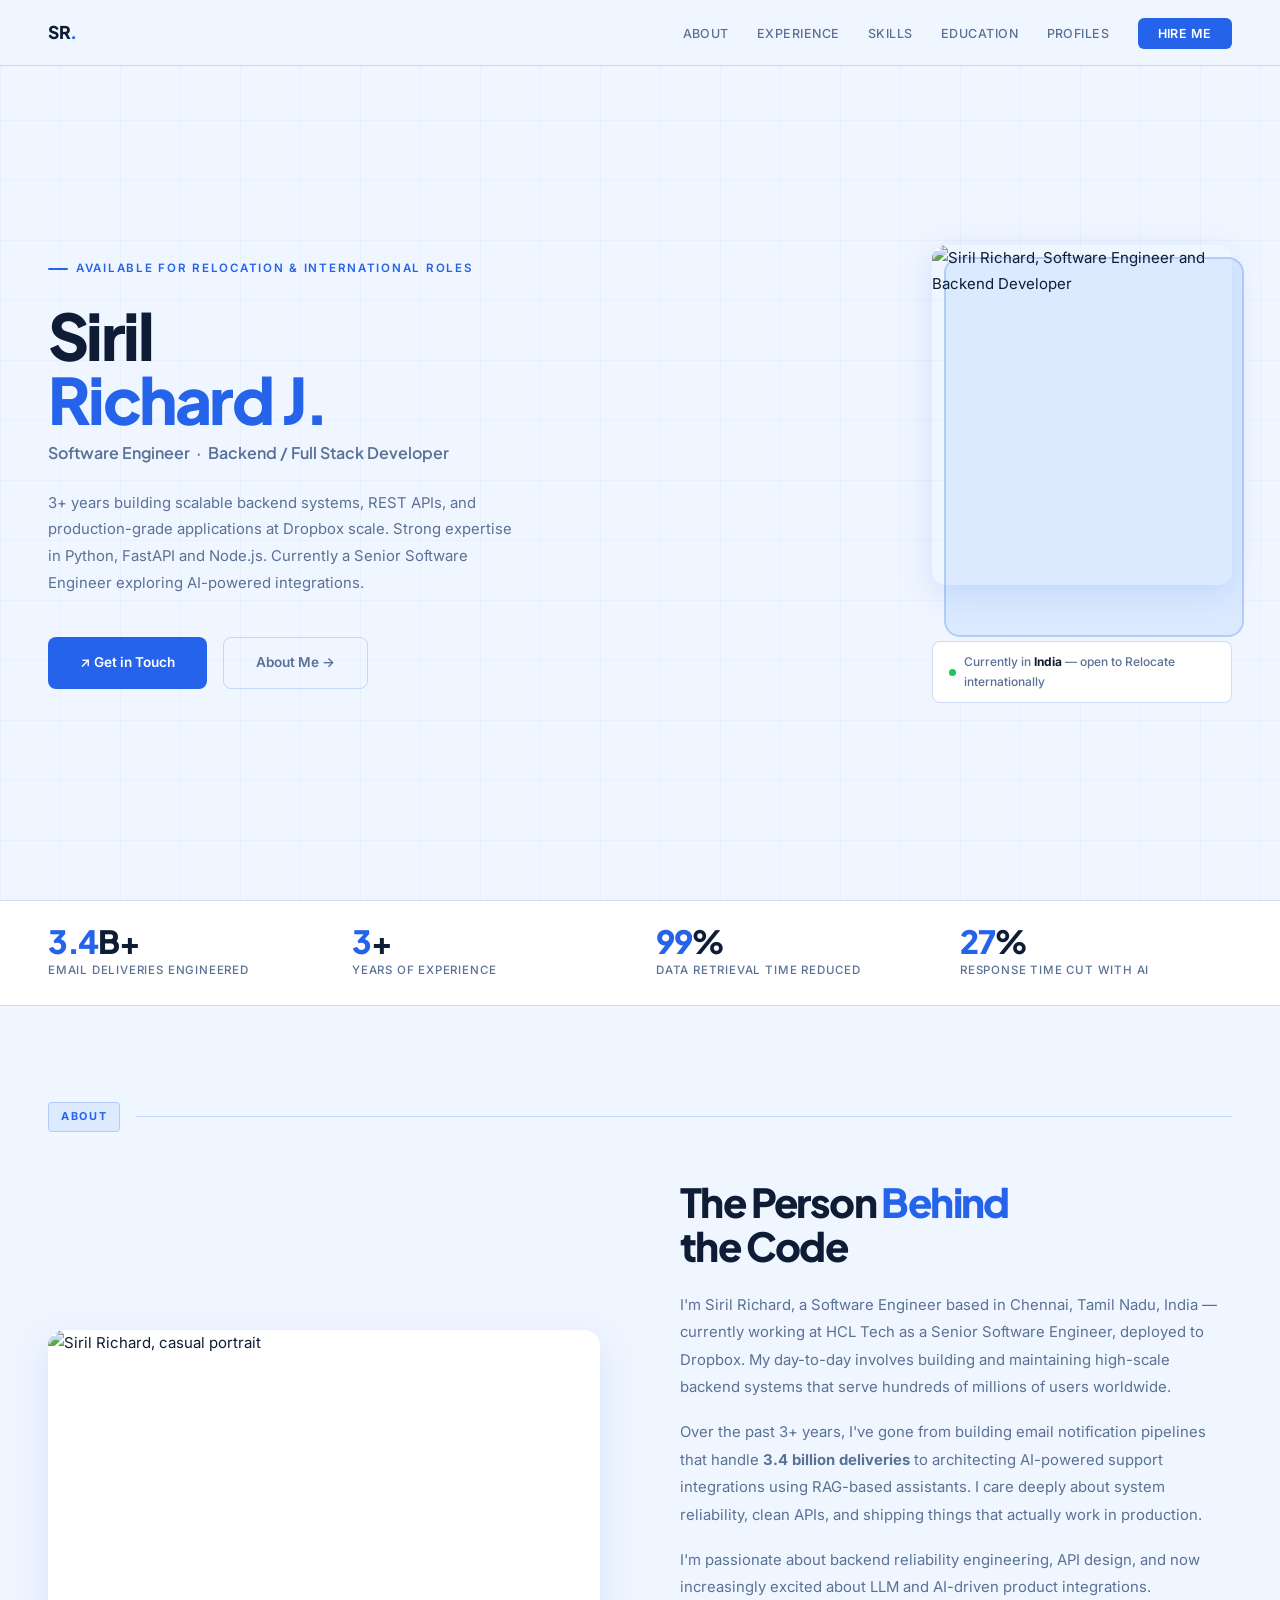
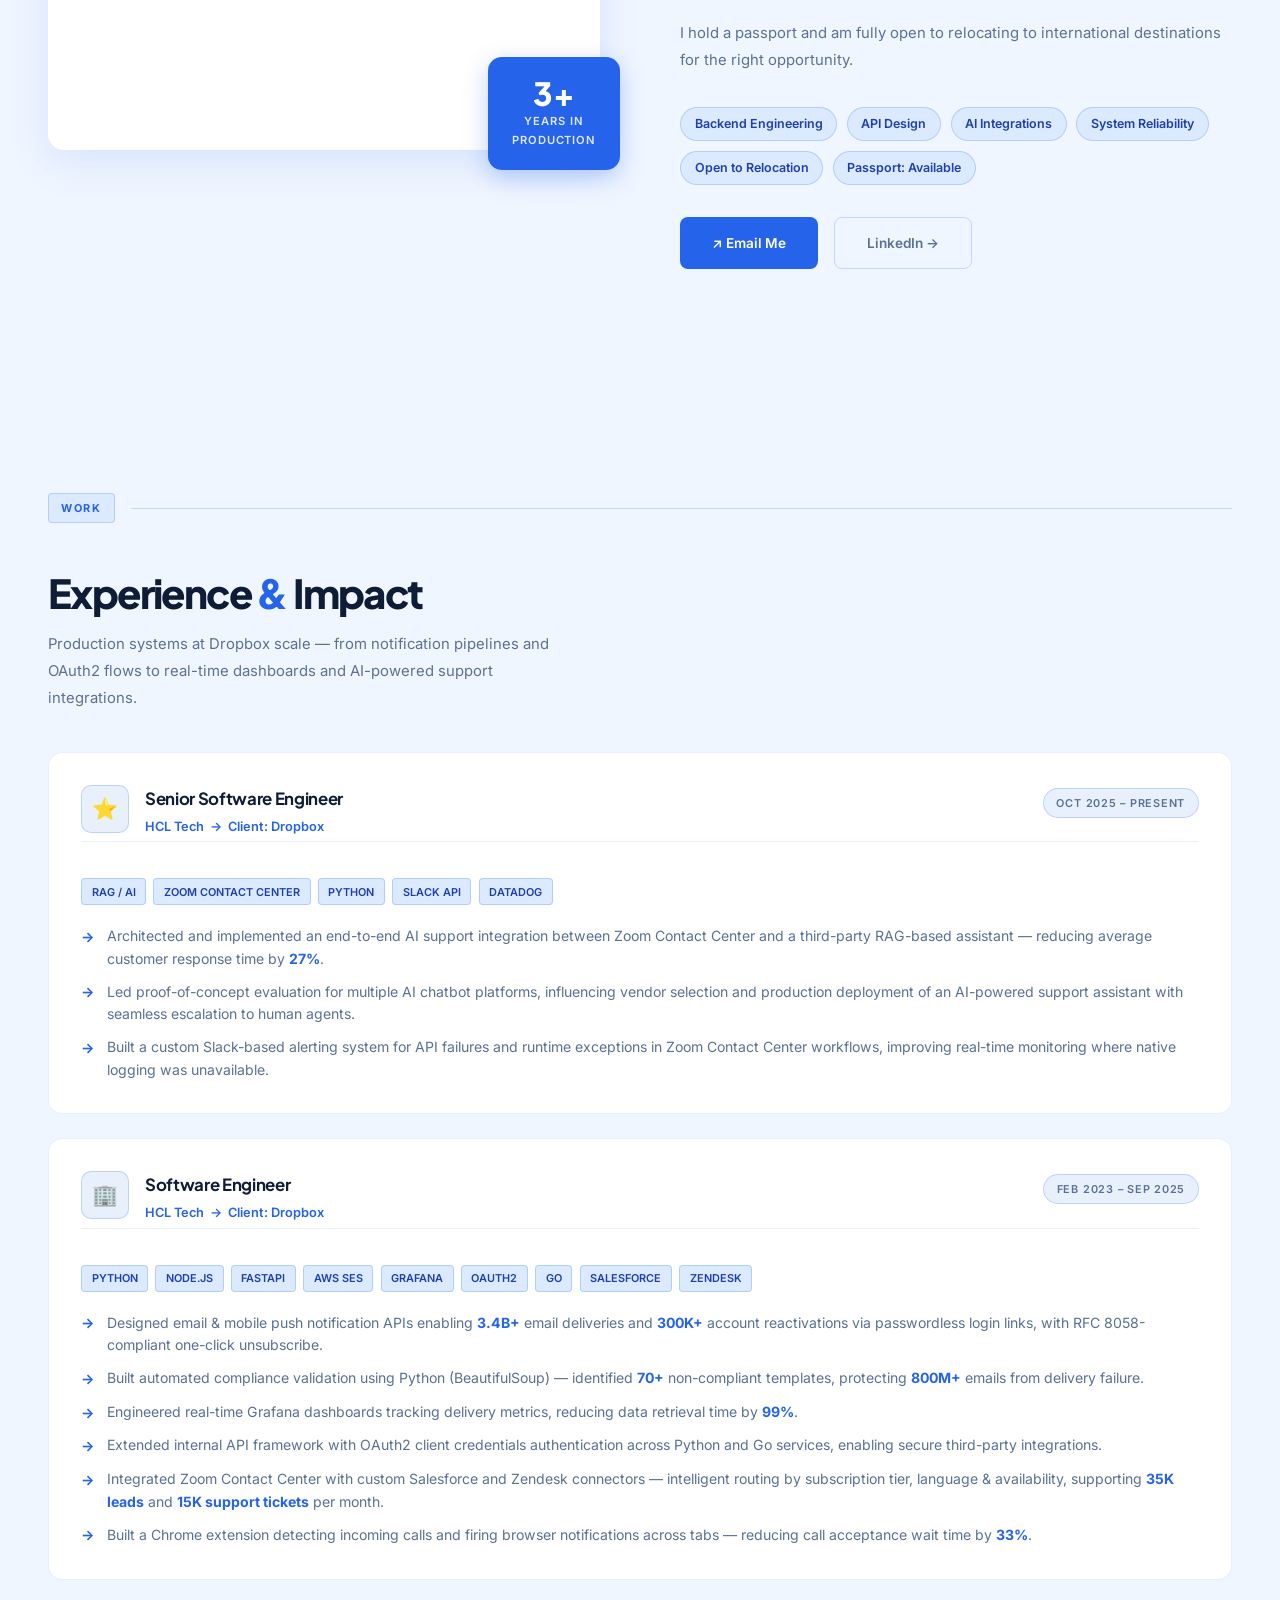
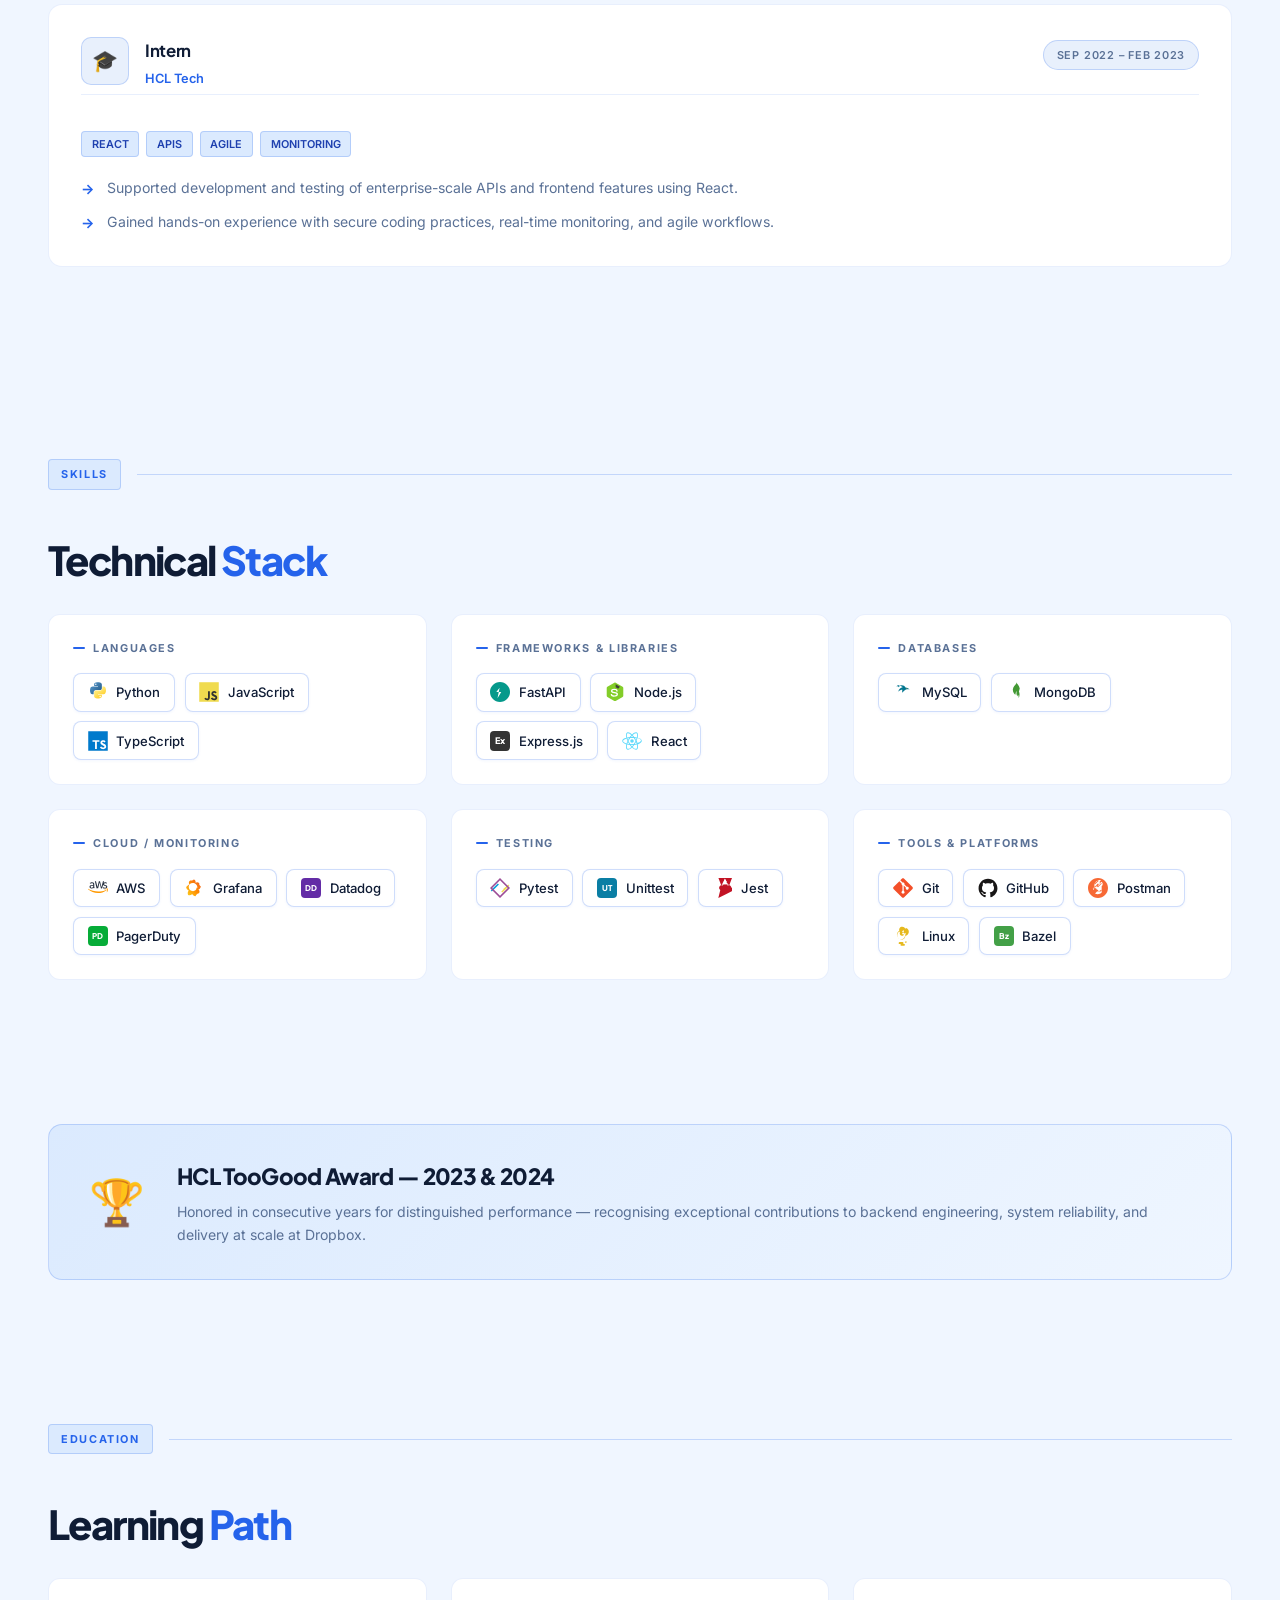
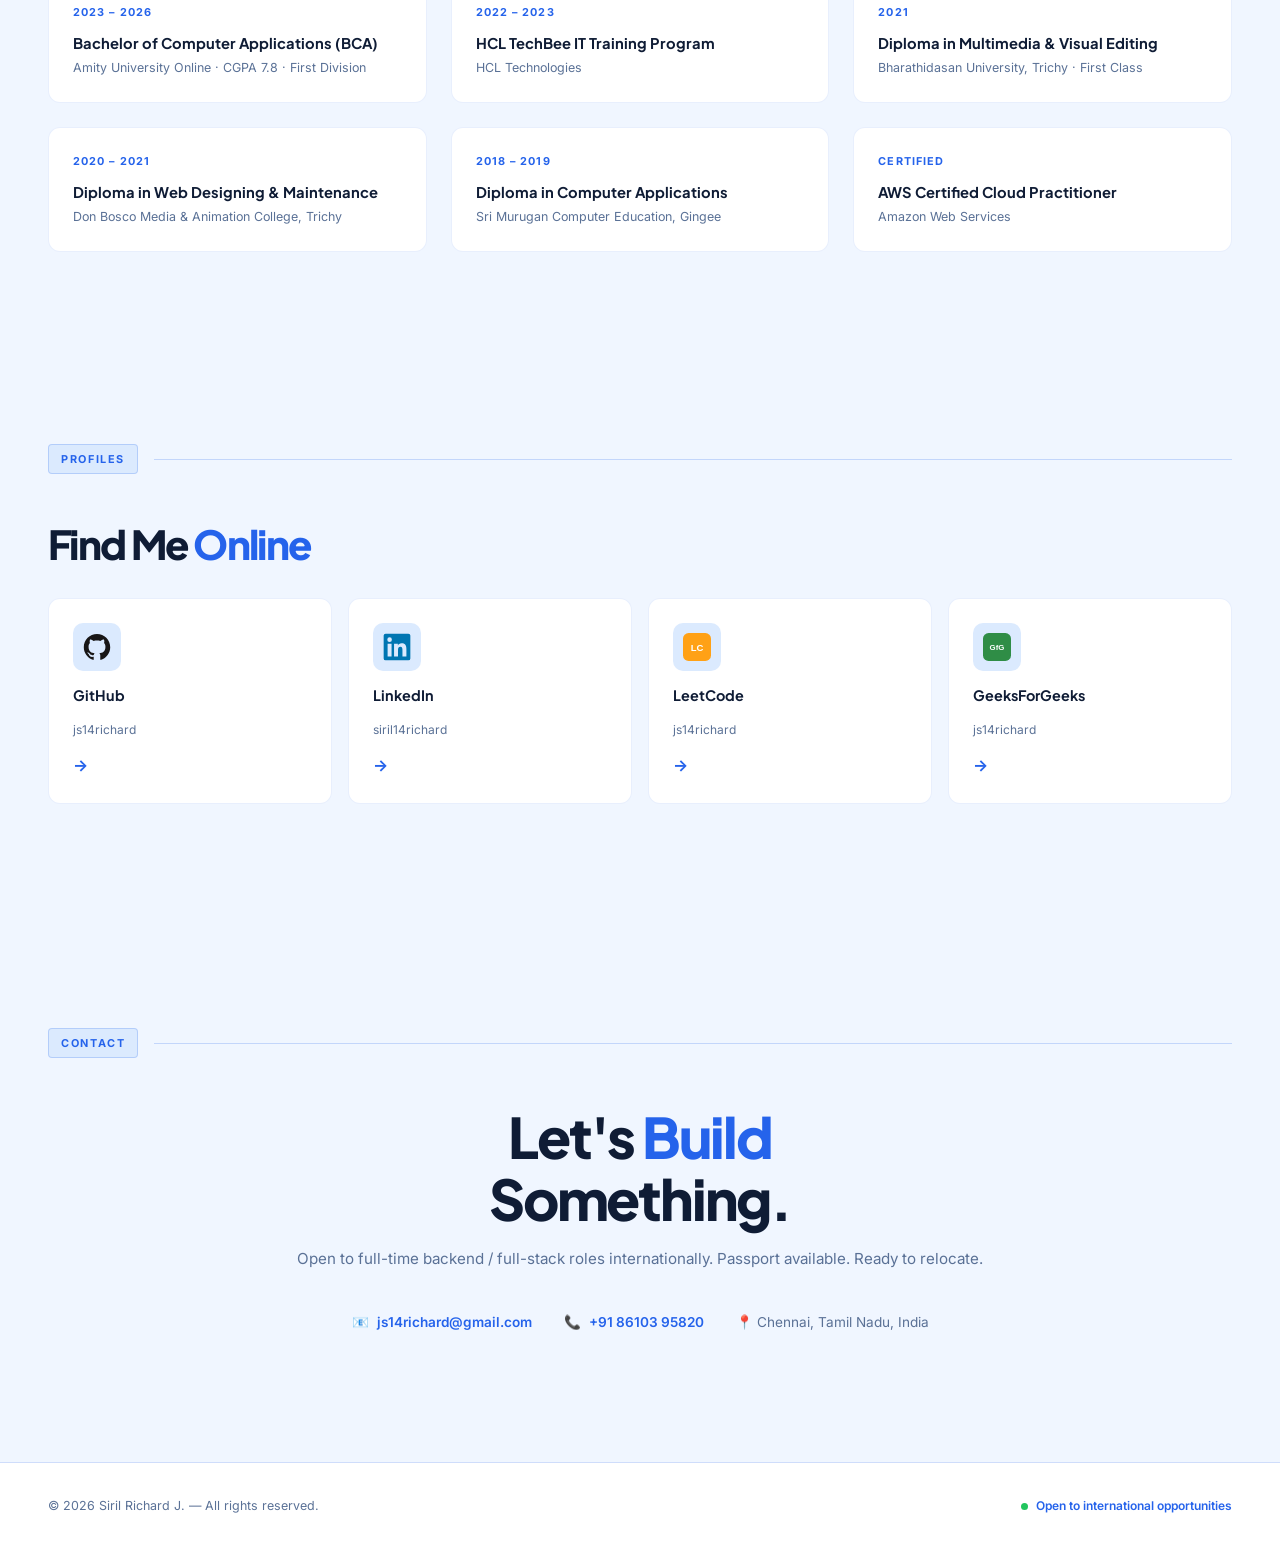
==== commit e38ec4c9: "add SEO teags" ====
--- a/index.html
+++ b/index.html
@@ -4,7 +4,41 @@
 <head>
     <meta charset="UTF-8">
     <meta name="viewport" content="width=device-width, initial-scale=1.0">
-    <title>Siril Richard J — Software Engineer</title>
+
+    <title>Siril Richard | Software Engineer | Backend & Full Stack Developer</title>
+
+    <meta name="description"
+        content="Siril Richard is a Software Engineer specializing in Python, FastAPI, Node.js, backend engineering, scalable APIs and AI integrations. Explore his experience, projects and technical portfolio.">
+
+    <meta name="author" content="Siril Richard">
+
+    <meta name="robots" content="index, follow">
+
+    <link rel="canonical" href="https://js14richard.github.io/portfolio/">
+
+    <meta name="theme-color" content="#f0f6ff">
+
+    <!-- Open Graph: Google and social sharing metadata -->
+    <meta property="og:type" content="website">
+    <meta property="og:title" content="Siril Richard | Software Engineer">
+    <meta property="og:description"
+        content="Explore the professional portfolio of Siril Richard, Software Engineer specializing in Python, FastAPI, Node.js and AI integrations.">
+    <meta property="og:url" content="https://js14richard.github.io/portfolio/">
+    <meta property="og:image"
+        content="https://res.cloudinary.com/js14richardcloud/image/upload/v1779554241/Siril-Professional_bec5ag.jpg">
+    <meta property="og:image:alt" content="Siril Richard - Professional Software Engineer portrait">
+    <meta property="og:site_name" content="Siril Richard">
+
+    <!-- Twitter / X sharing metadata -->
+    <meta name="twitter:card" content="summary_large_image">
+    <meta name="twitter:title" content="Siril Richard | Software Engineer">
+    <meta name="twitter:description"
+        content="Backend / Full Stack Developer specializing in Python, FastAPI, Node.js and AI integrations.">
+    <meta name="twitter:image"
+        content="https://res.cloudinary.com/js14richardcloud/image/upload/v1779554241/Siril-Professional_bec5ag.jpg">
+
+    <meta name="google-site-verification" content="7cwsGMbYkZu96TPaunn5yEDE9QXQfSz7ZVCjkbeSzBs" />
+
     <link rel="preconnect" href="https://fonts.googleapis.com">
     <link
         href="https://fonts.googleapis.com/css2?family=Plus+Jakarta+Sans:wght@400;500;600;700;800&family=Inter:wght@400;500;600&display=swap"
@@ -1139,6 +1173,40 @@
             }
         }
     </style>
+
+    <script type="application/ld+json">
+{
+  "@context": "https://schema.org",
+  "@type": "Person",
+  "@id": "https://js14richard.github.io/portfolio/#person",
+  "name": "Siril Richard",
+  "url": "https://js14richard.github.io/portfolio/",
+  "image": "https://res.cloudinary.com/js14richardcloud/image/upload/v1779554241/Siril-Professional_bec5ag.jpg",
+  "jobTitle": "Senior Software Engineer",
+  "description": "Siril Richard is a Software Engineer specializing in backend engineering, Python, FastAPI, Node.js, scalable APIs and AI integrations.",
+  "worksFor": {
+    "@type": "Organization",
+    "name": "HCLTech"
+  },
+  "sameAs": [
+    "https://www.linkedin.com/in/siril14richard/",
+    "https://github.com/js14richard/",
+    "https://leetcode.com/u/js14richard/",
+    "https://www.geeksforgeeks.org/user/js14richard/"
+  ],
+  "knowsAbout": [
+    "Python",
+    "FastAPI",
+    "Node.js",
+    "Backend Engineering",
+    "REST APIs",
+    "Artificial Intelligence",
+    "Retrieval-Augmented Generation",
+    "Full Stack Development"
+  ]
+}
+</script>
+
 </head>
 
 <body>
@@ -1177,7 +1245,8 @@
                 <div class="photo-back"></div>
                 <div class="photo-front">
                     <img src="https://res.cloudinary.com/js14richardcloud/image/upload/v1779554241/Siril-Professional_bec5ag.jpg"
-                        alt="Siril Richard J — Professional photo">
+                        alt="Siril Richard, Software Engineer and Backend Developer" decoding="async"
+                        fetchpriority="high">
                 </div>
             </div>
             <div class="location-badge">
@@ -1217,7 +1286,7 @@
             <div class="about-image-wrap">
                 <div class="about-image-main">
                     <img src="https://res.cloudinary.com/js14richardcloud/image/upload/v1779553632/Siril-copy-img_cye4cm.jpg"
-                        alt="Siril Richard J — casual">
+                        alt="Siril Richard, casual portrait" loading="lazy" decoding="async">
                 </div>
                 <div class="about-image-badge">
                     <div class="big">3+</div>
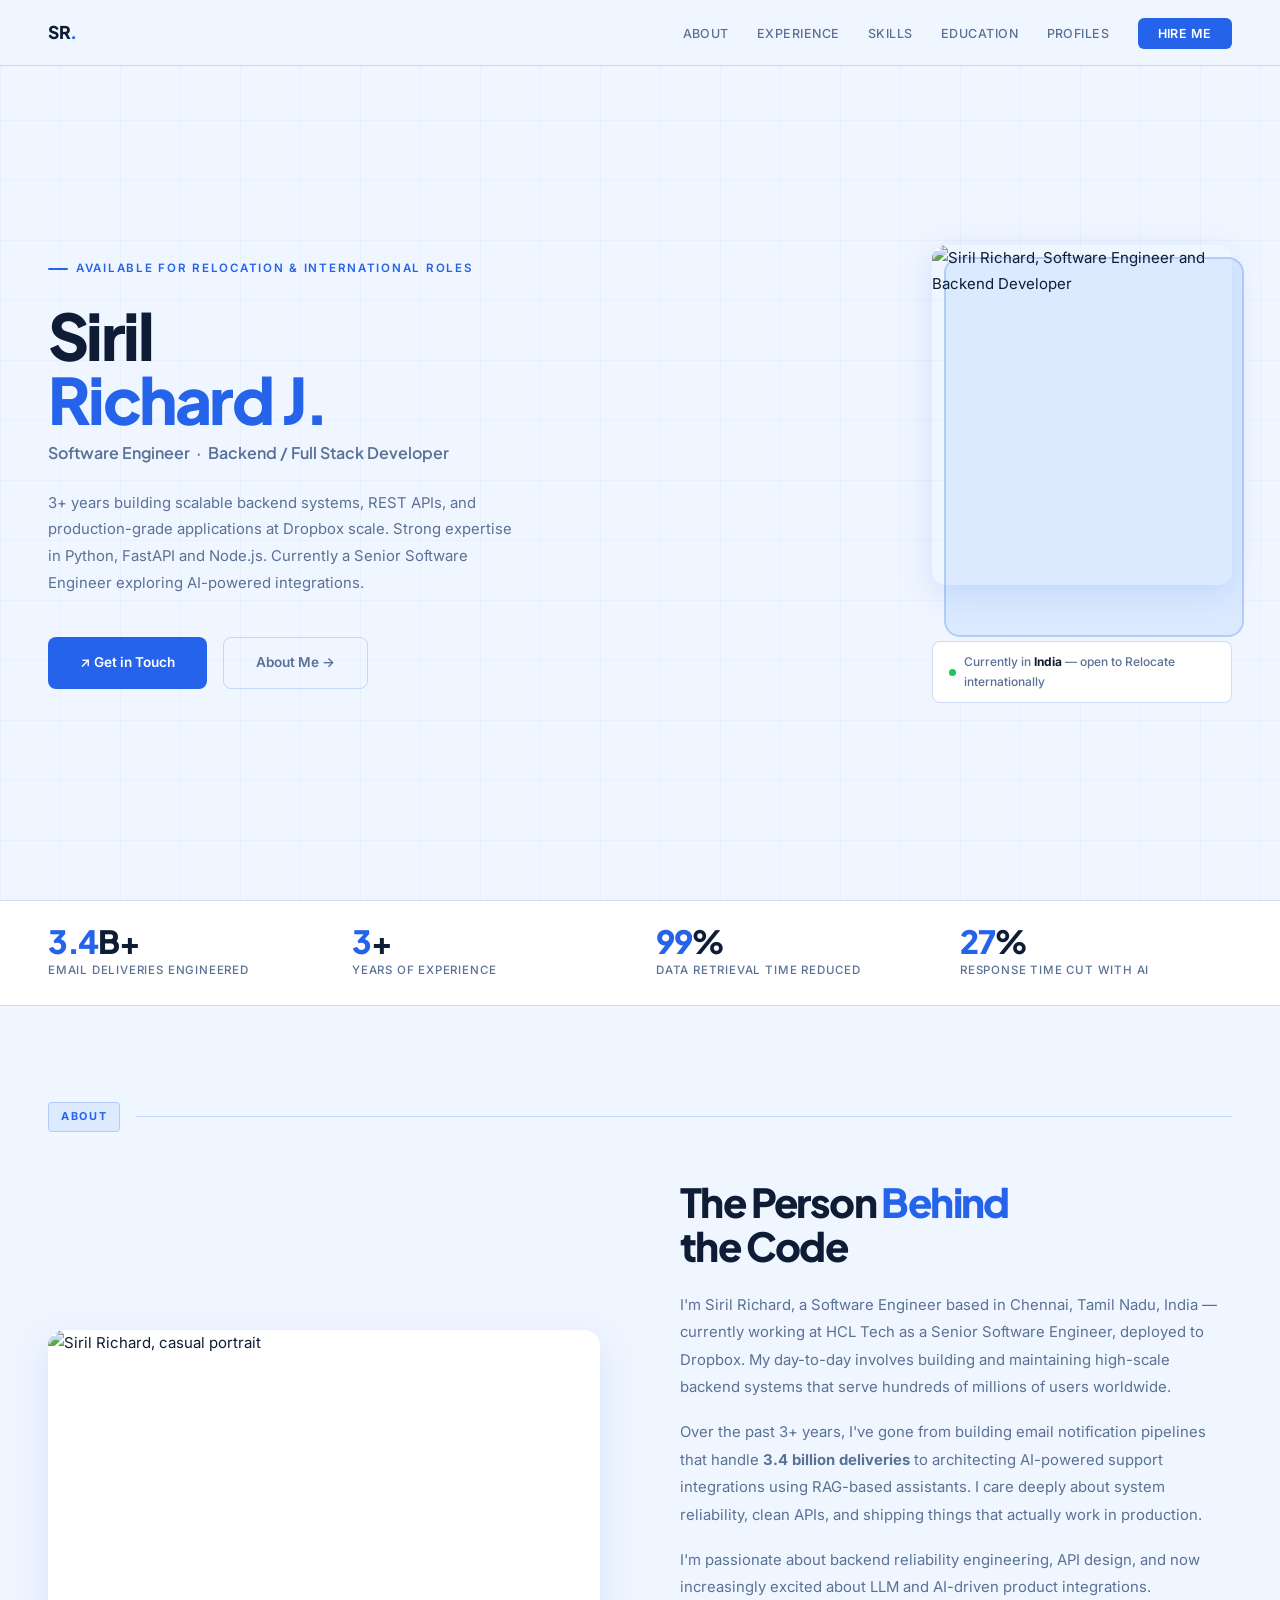
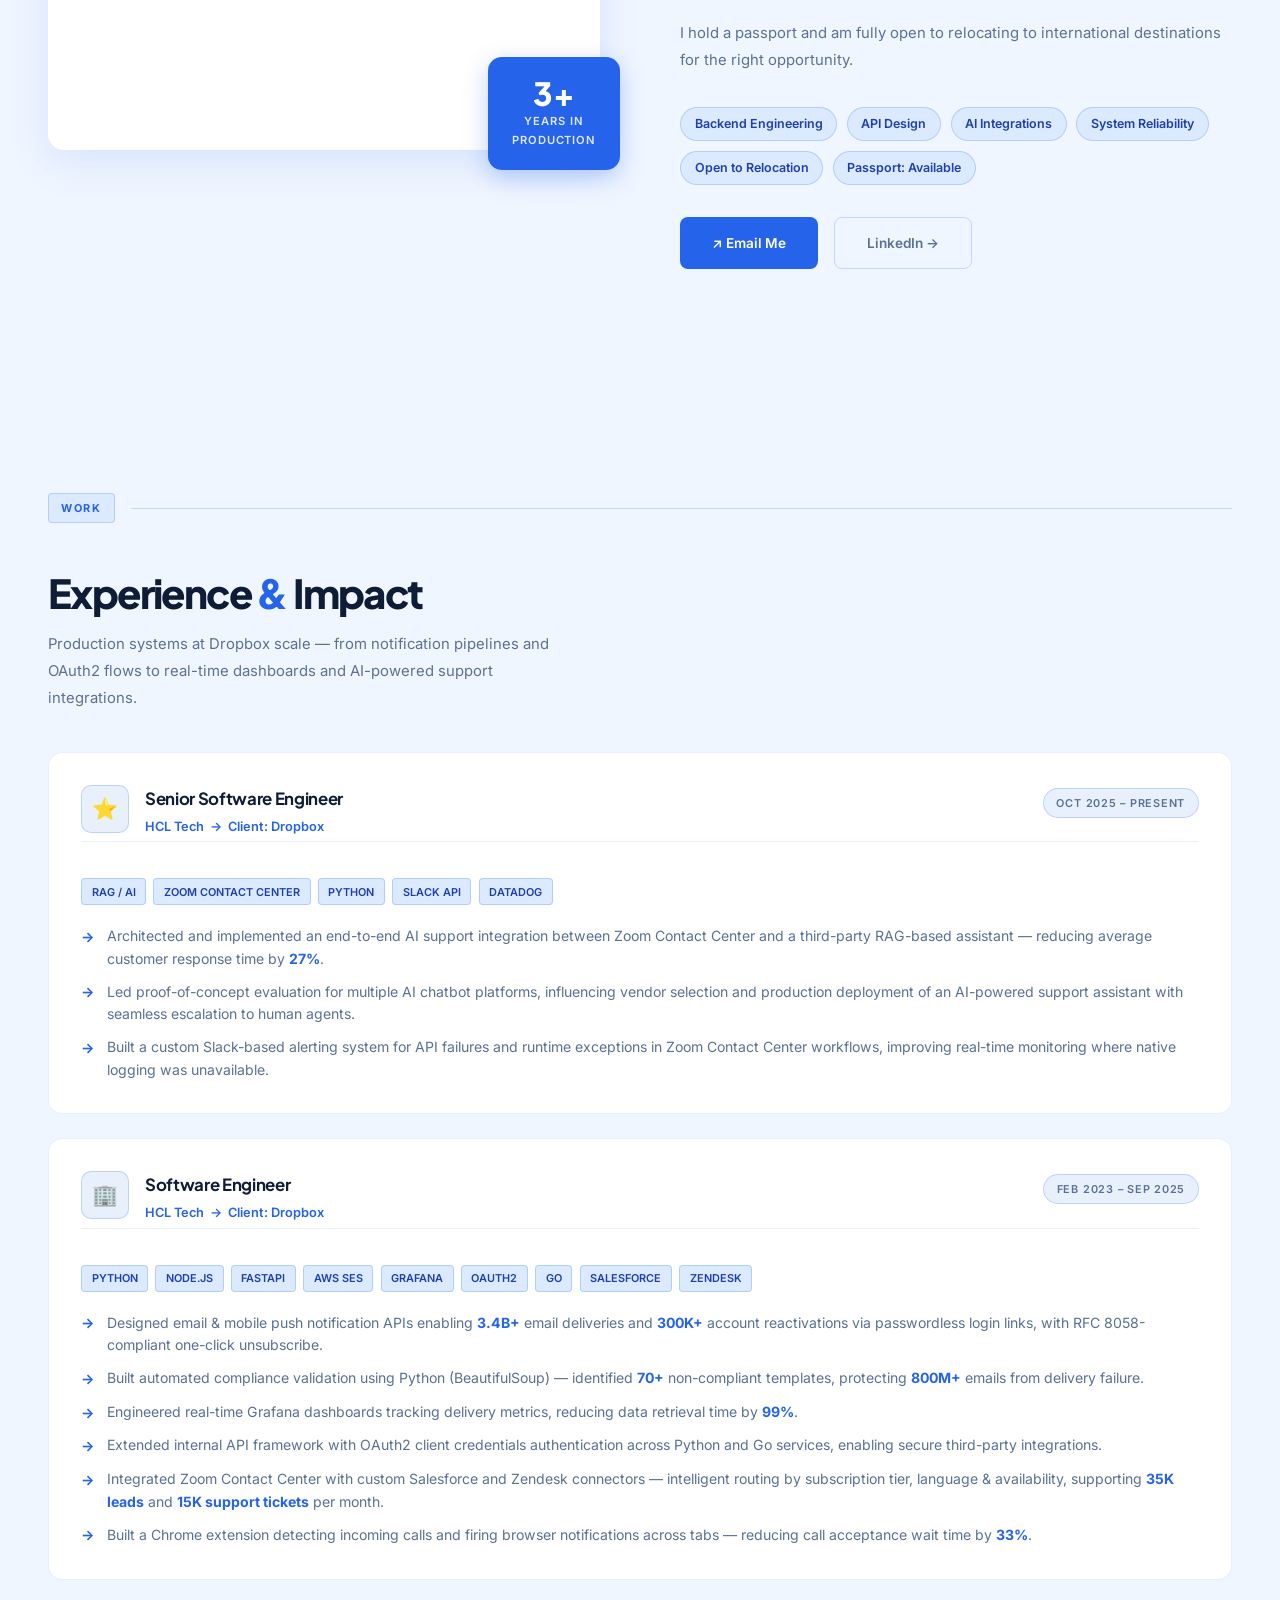
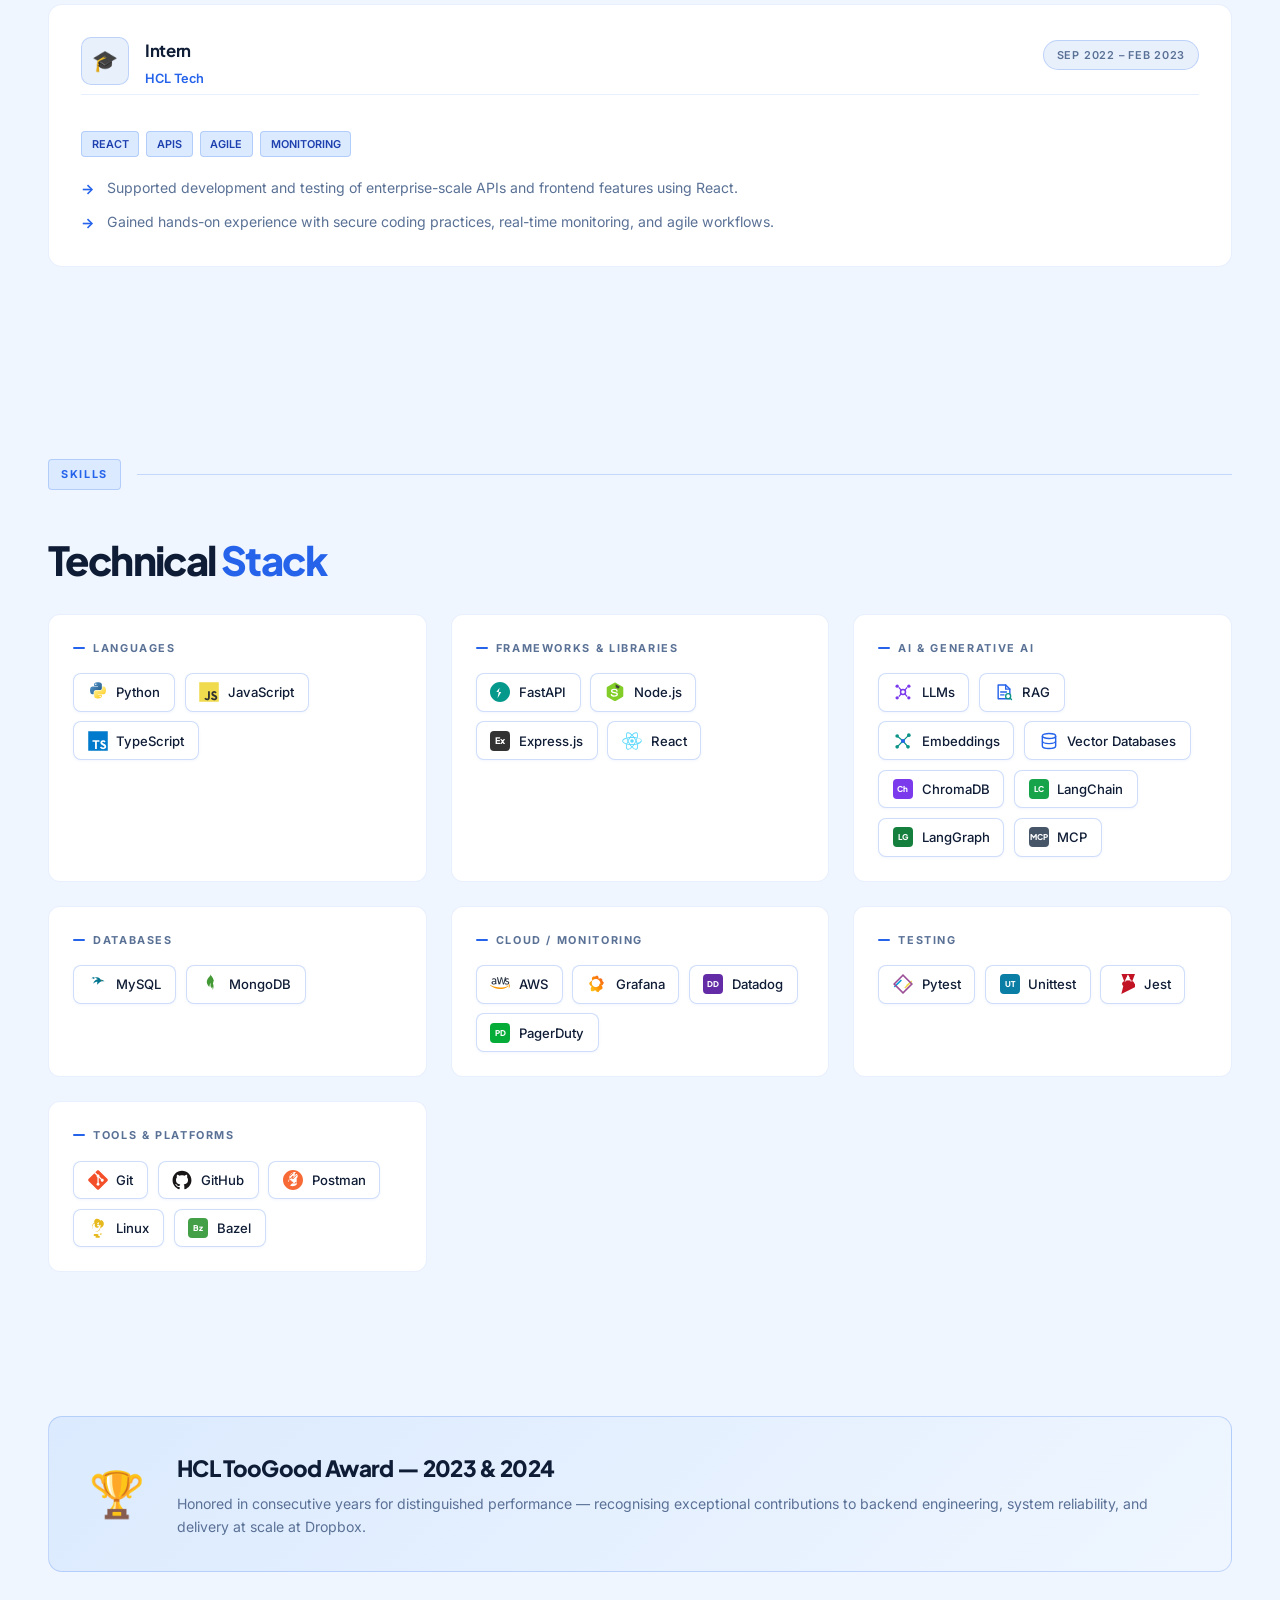
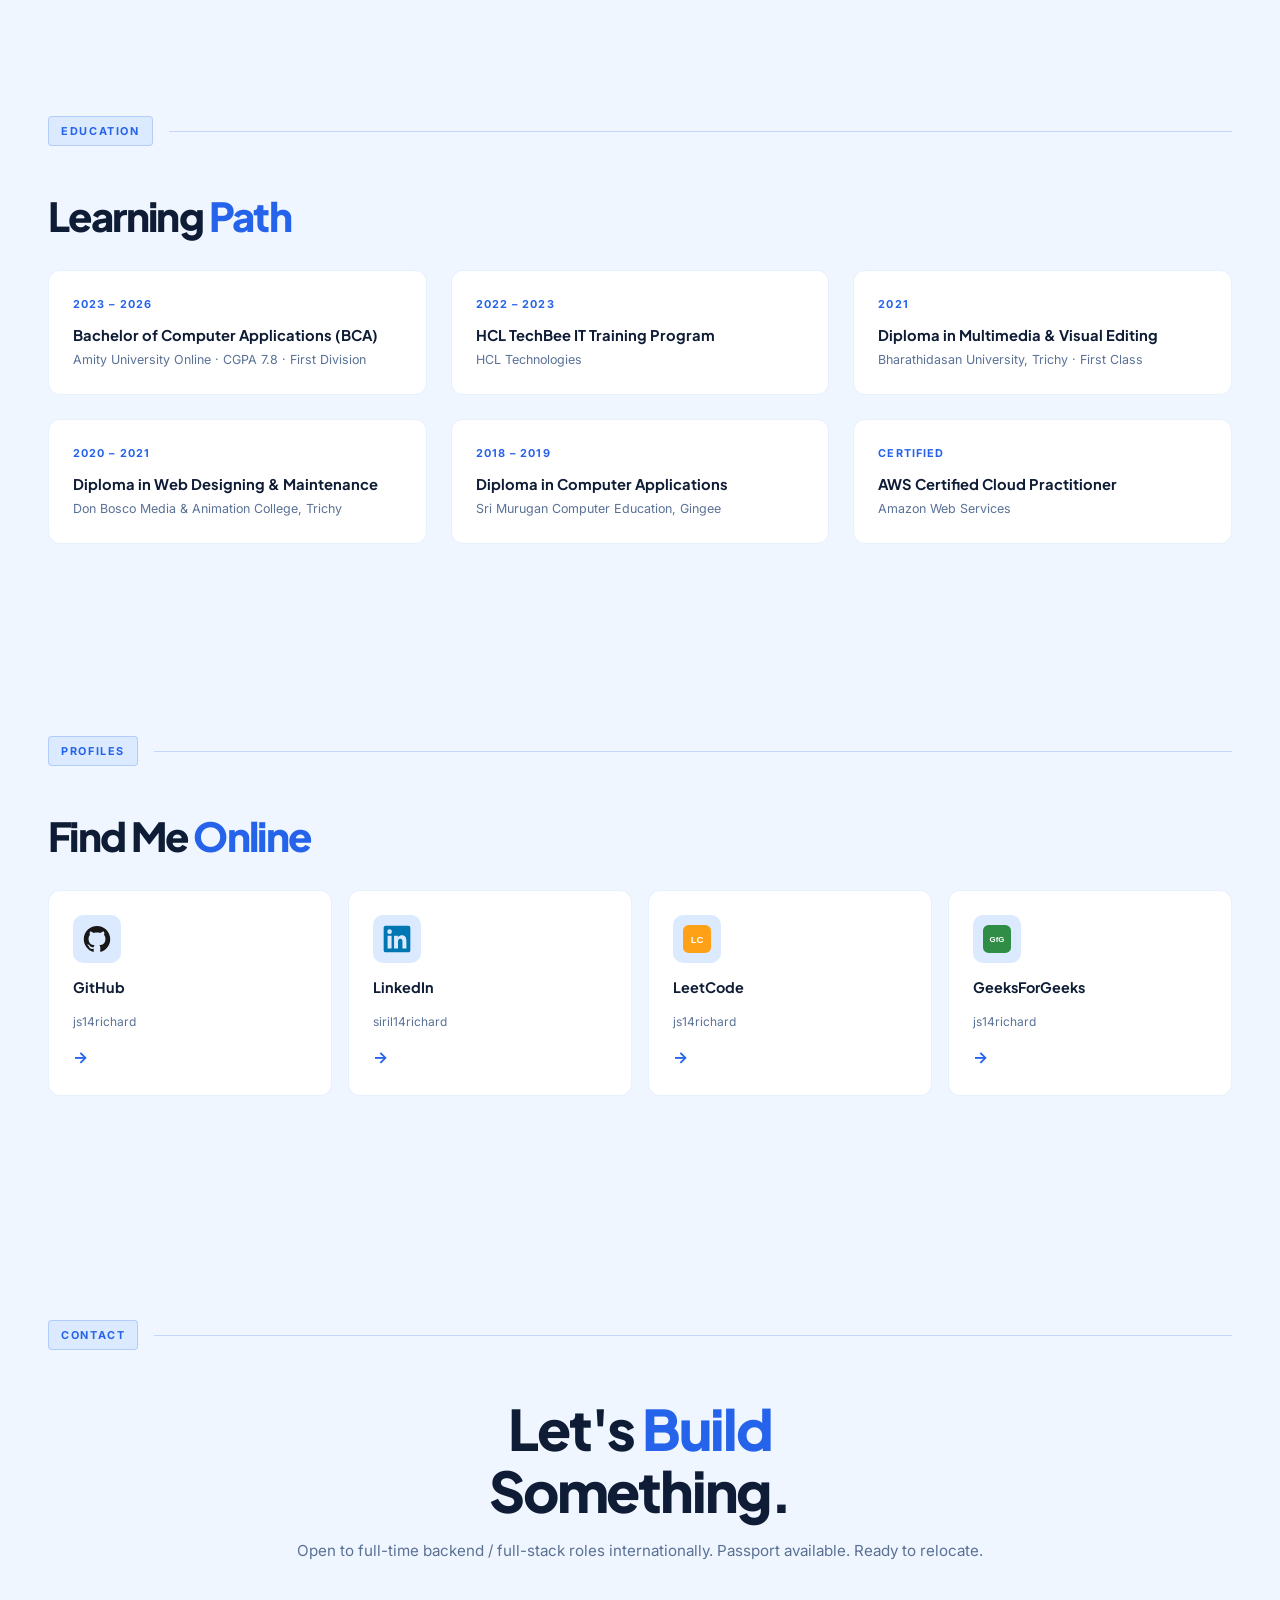
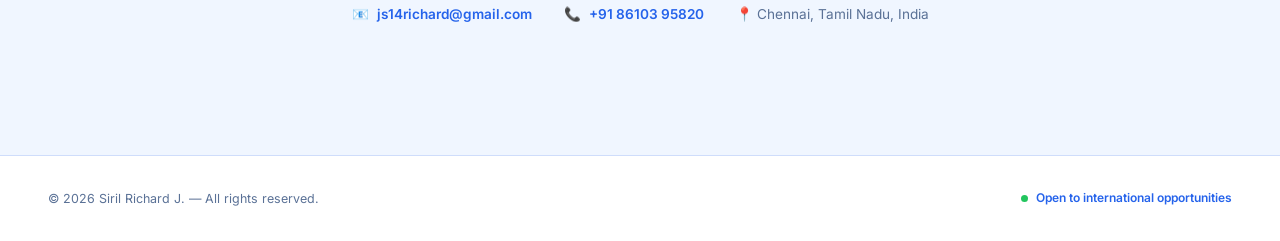
==== commit 64db8276: "update skills" ====
--- a/index.html
+++ b/index.html
@@ -1538,6 +1538,89 @@
                 </div>
             </div>
 
+
+            <div class="skill-group">
+                <div class="skill-group-label">AI &amp; Generative AI</div>
+                <div class="skill-pills">
+
+                    <!-- LLMs -->
+                    <span class="skill-pill">
+                        <svg viewBox="0 0 24 24" fill="none" xmlns="http://www.w3.org/2000/svg">
+                            <circle cx="12" cy="12" r="3" stroke="#7C3AED" stroke-width="1.8" />
+                            <circle cx="5" cy="5" r="2" fill="#7C3AED" />
+                            <circle cx="19" cy="5" r="2" fill="#7C3AED" />
+                            <circle cx="5" cy="19" r="2" fill="#7C3AED" />
+                            <circle cx="19" cy="19" r="2" fill="#7C3AED" />
+                            <path d="M7 6.5L10 10M17 6.5L14 10M7 17.5L10 14M17 17.5L14 14" stroke="#7C3AED"
+                                stroke-width="1.6" />
+                        </svg>
+                        LLMs
+                    </span>
+
+                    <!-- RAG -->
+                    <span class="skill-pill">
+                        <svg viewBox="0 0 24 24" fill="none" xmlns="http://www.w3.org/2000/svg">
+                            <path d="M5 3.5H14L19 8.5V20H5V3.5Z" stroke="#2563EB" stroke-width="1.7"
+                                stroke-linejoin="round" />
+                            <path d="M14 3.5V8.5H19M8 12H15M8 15.5H12" stroke="#2563EB" stroke-width="1.6"
+                                stroke-linecap="round" />
+                            <circle cx="17" cy="17" r="3" fill="white" stroke="#0D9488" stroke-width="1.6" />
+                            <path d="M19.2 19.2L21 21" stroke="#0D9488" stroke-width="1.6" stroke-linecap="round" />
+                        </svg>
+                        RAG
+                    </span>
+
+                    <!-- Embeddings -->
+                    <span class="skill-pill">
+                        <svg viewBox="0 0 24 24" fill="none" xmlns="http://www.w3.org/2000/svg">
+                            <path d="M5 6L12 12L19 5M12 12L18 19M12 12L5 19" stroke="#0D9488" stroke-width="1.5" />
+                            <circle cx="5" cy="6" r="2.2" fill="#0D9488" />
+                            <circle cx="19" cy="5" r="2.2" fill="#0D9488" />
+                            <circle cx="12" cy="12" r="2.5" fill="#2563EB" />
+                            <circle cx="18" cy="19" r="2.2" fill="#0D9488" />
+                            <circle cx="5" cy="19" r="2.2" fill="#0D9488" />
+                        </svg>
+                        Embeddings
+                    </span>
+
+                    <!-- Vector Databases -->
+                    <span class="skill-pill">
+                        <svg viewBox="0 0 24 24" fill="none" xmlns="http://www.w3.org/2000/svg">
+                            <ellipse cx="12" cy="6" rx="8" ry="3" stroke="#2563EB" stroke-width="1.7" />
+                            <path d="M4 6V18C4 19.7 7.6 21 12 21S20 19.7 20 18V6" stroke="#2563EB" stroke-width="1.7" />
+                            <path d="M4 12C4 13.7 7.6 15 12 15S20 13.7 20 12" stroke="#2563EB" stroke-width="1.5" />
+                        </svg>
+                        Vector Databases
+                    </span>
+
+                    <!-- ChromaDB -->
+                    <span class="skill-pill">
+                        <span class="logo-badge" style="background:#7C3AED;">Ch</span>
+                        ChromaDB
+                    </span>
+
+                    <!-- LangChain -->
+                    <span class="skill-pill">
+                        <span class="logo-badge" style="background:#16A34A;">LC</span>
+                        LangChain
+                    </span>
+
+                    <!-- LangGraph -->
+                    <span class="skill-pill">
+                        <span class="logo-badge" style="background:#15803D;">LG</span>
+                        LangGraph
+                    </span>
+
+                    <!-- Model Context Protocol -->
+                    <span class="skill-pill">
+                        <span class="logo-badge" style="background:#475569;">MCP</span>
+                        MCP
+                    </span>
+
+                </div>
+            </div>
+
+
             <div class="skill-group">
                 <div class="skill-group-label">Databases</div>
                 <div class="skill-pills">
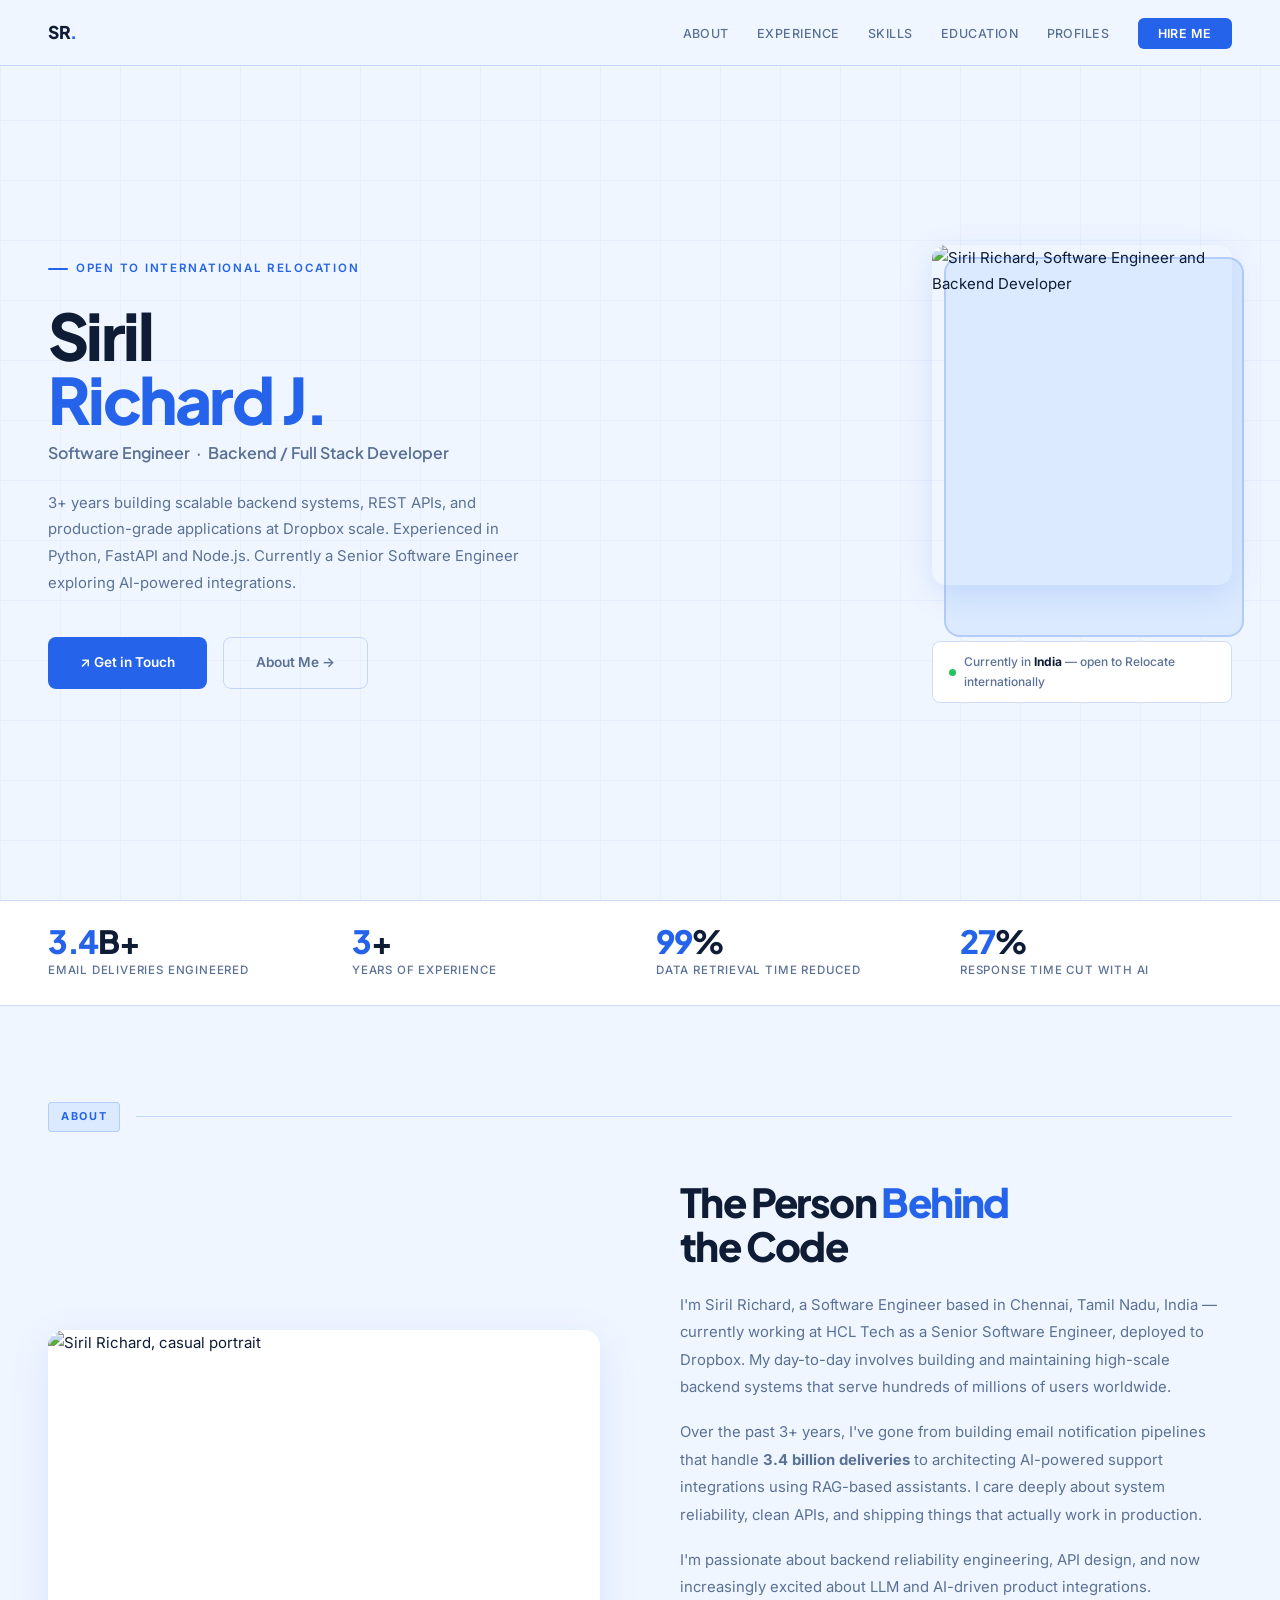
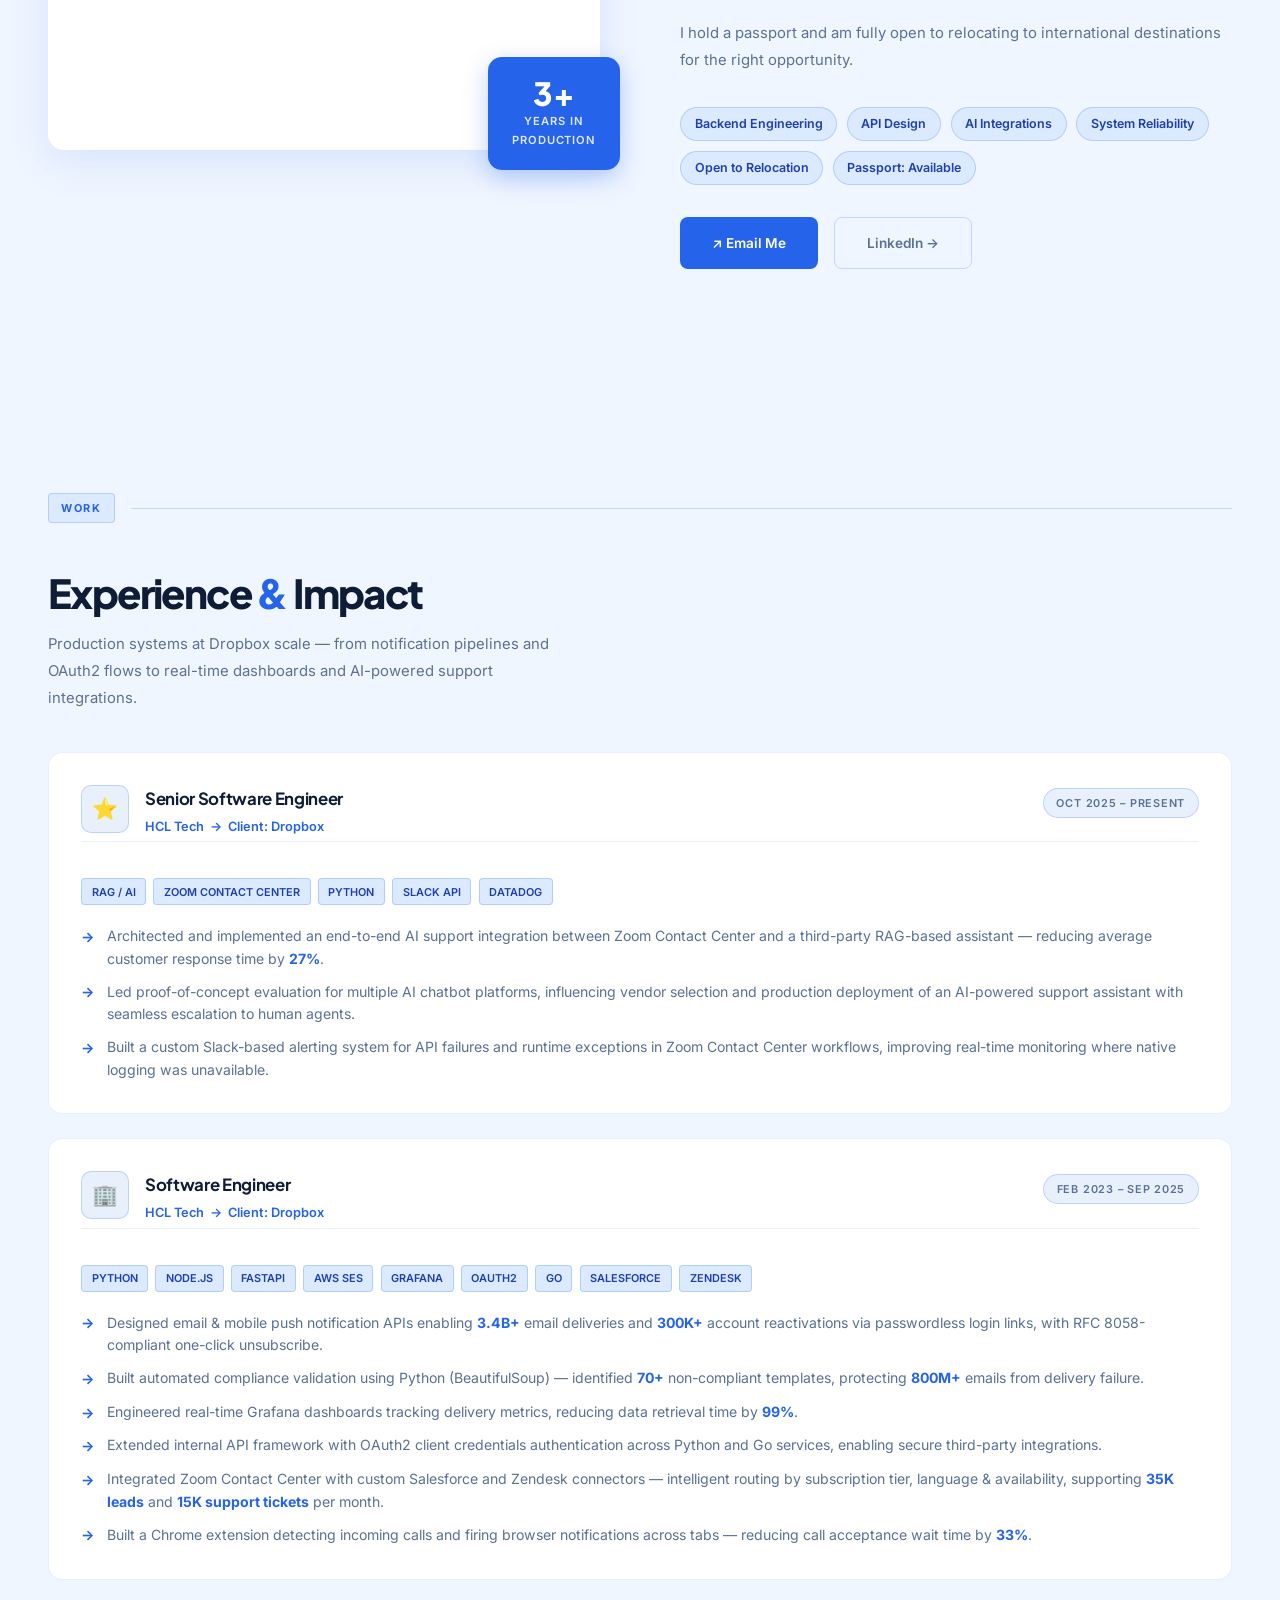
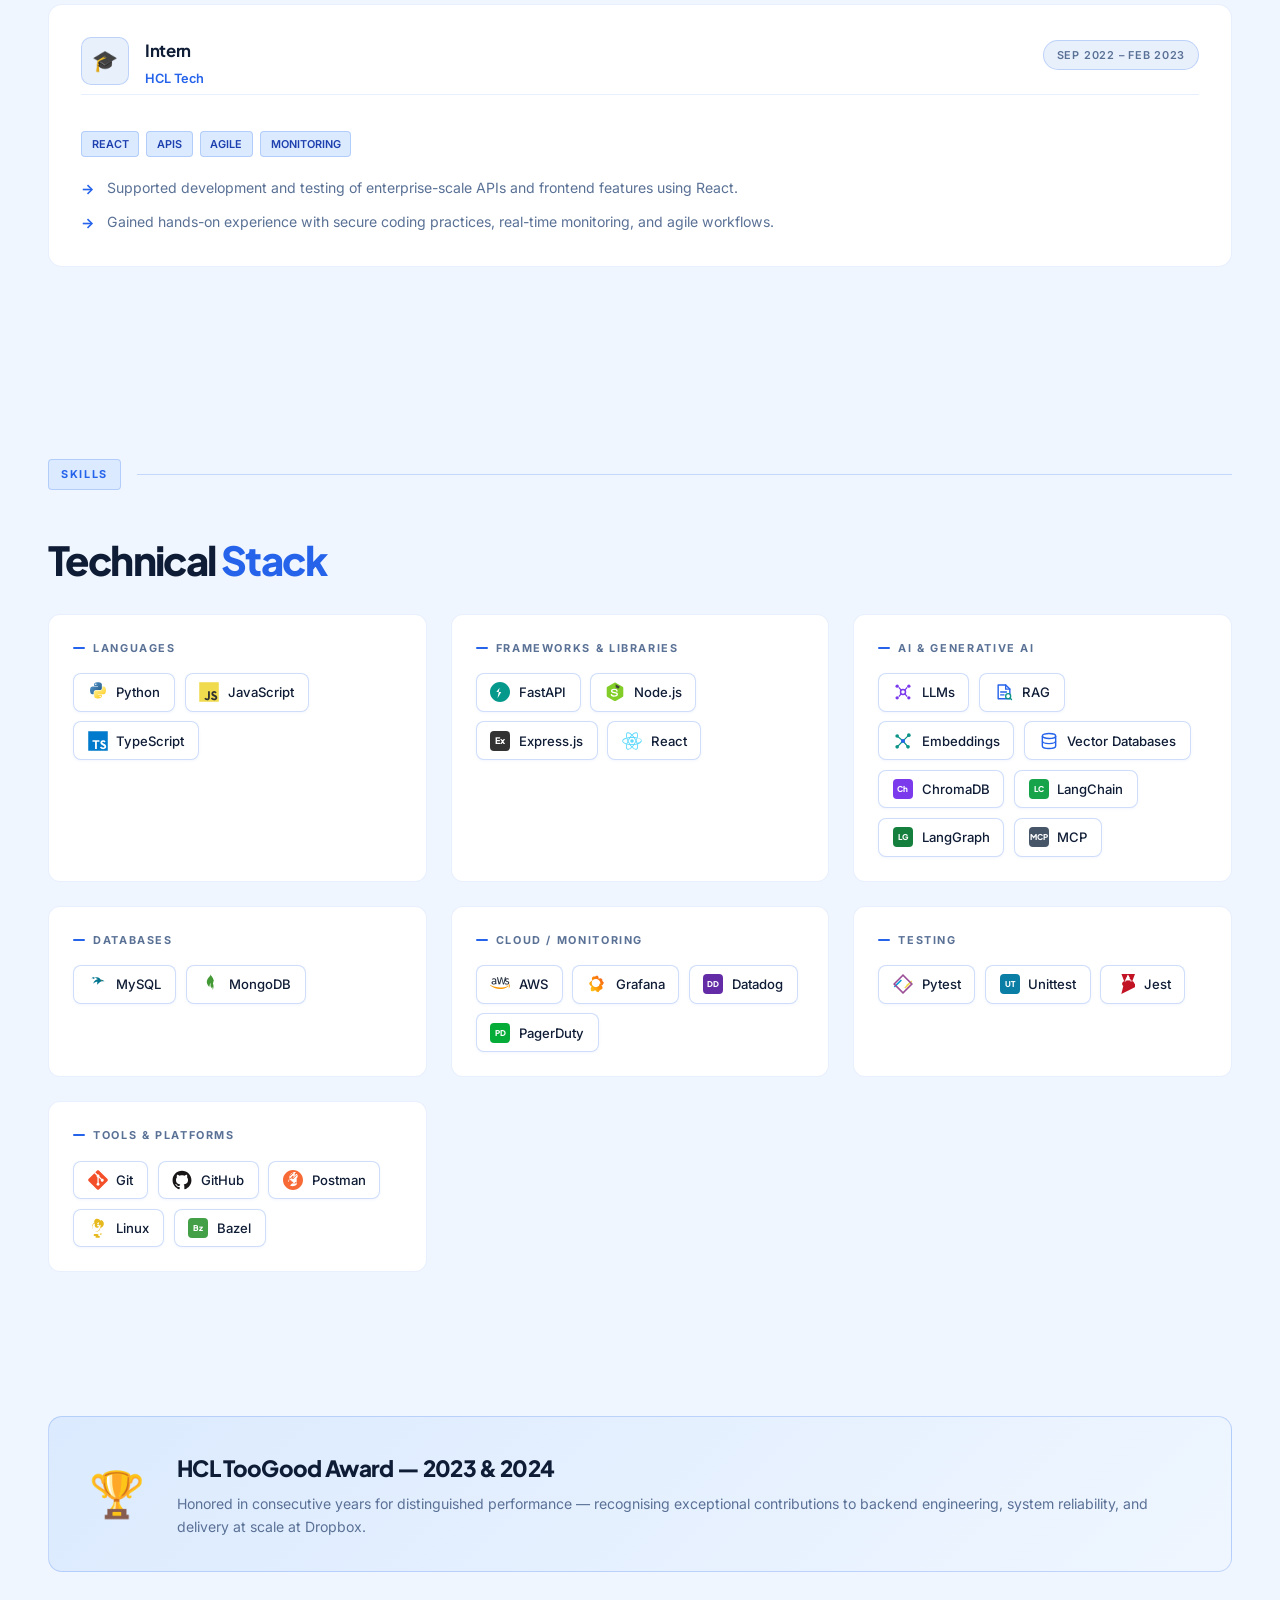
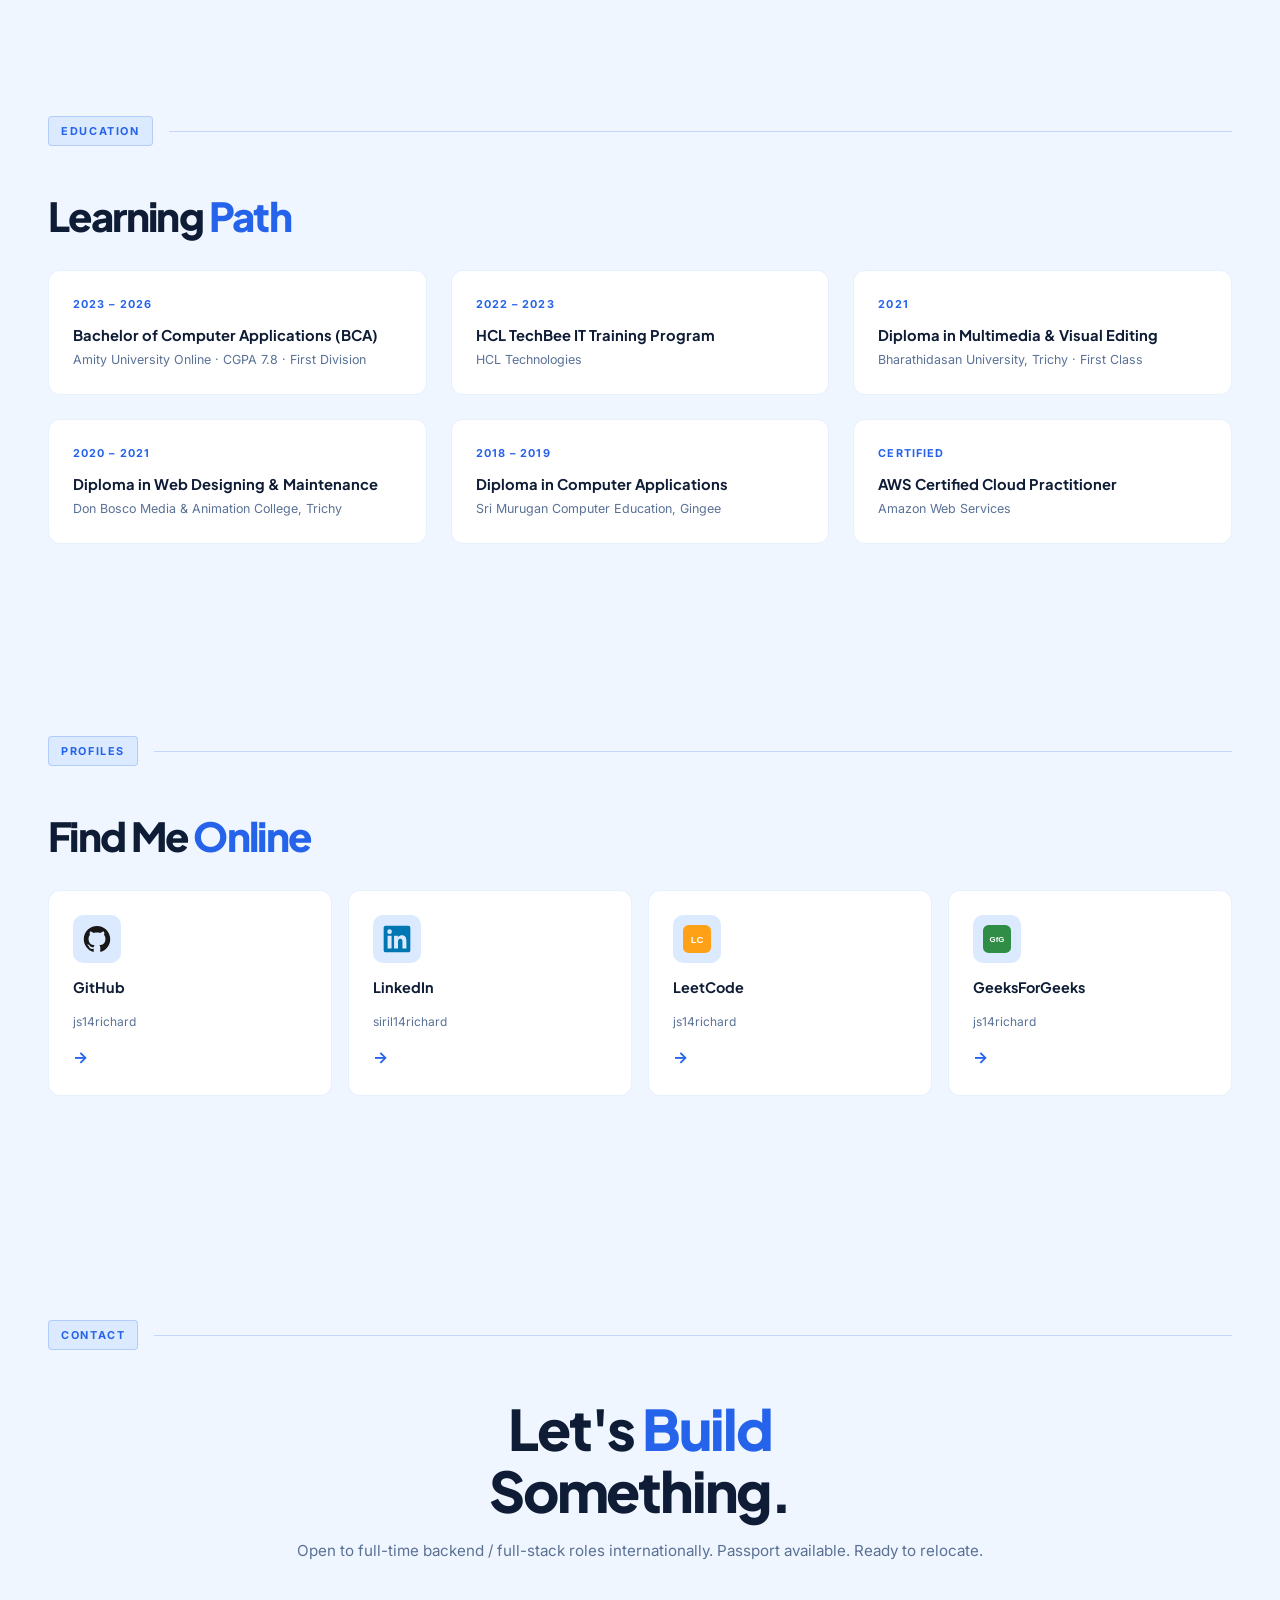
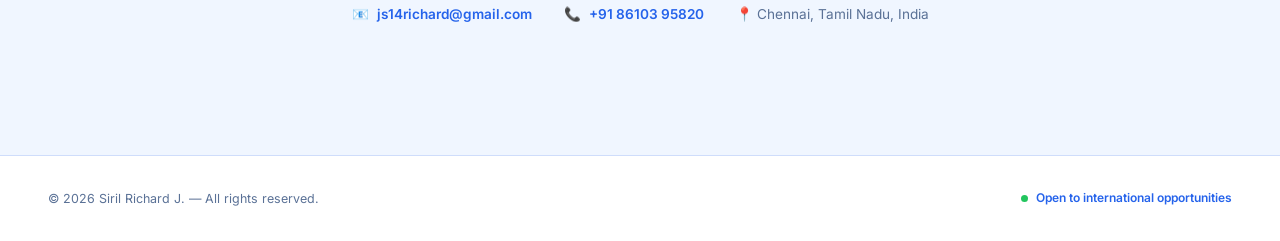
==== commit c4463397: "add sitemap" ====
--- a/index.html
+++ b/index.html
@@ -1226,12 +1226,12 @@
     <!-- HERO -->
     <section class="hero">
         <div class="hero-left">
-            <div class="hero-label fade-up">Available for Relocation &amp; International roles</div>
+            <div class="hero-label fade-up">Open to international relocation</div>
             <h1 class="fade-up delay-1">Siril<span class="accent-line">Richard J.</span></h1>
             <p class="hero-sub fade-up delay-2">Software Engineer &nbsp;·&nbsp; Backend / Full Stack Developer</p>
             <p class="hero-desc fade-up delay-3">
                 3+ years building scalable backend systems, REST APIs, and production-grade applications at Dropbox
-                scale. Strong expertise in Python, FastAPI and Node.js. Currently a Senior Software Engineer exploring
+                scale. Experienced in Python, FastAPI and Node.js. Currently a Senior Software Engineer exploring
                 AI-powered integrations.
             </p>
             <div class="hero-actions fade-up delay-4">
